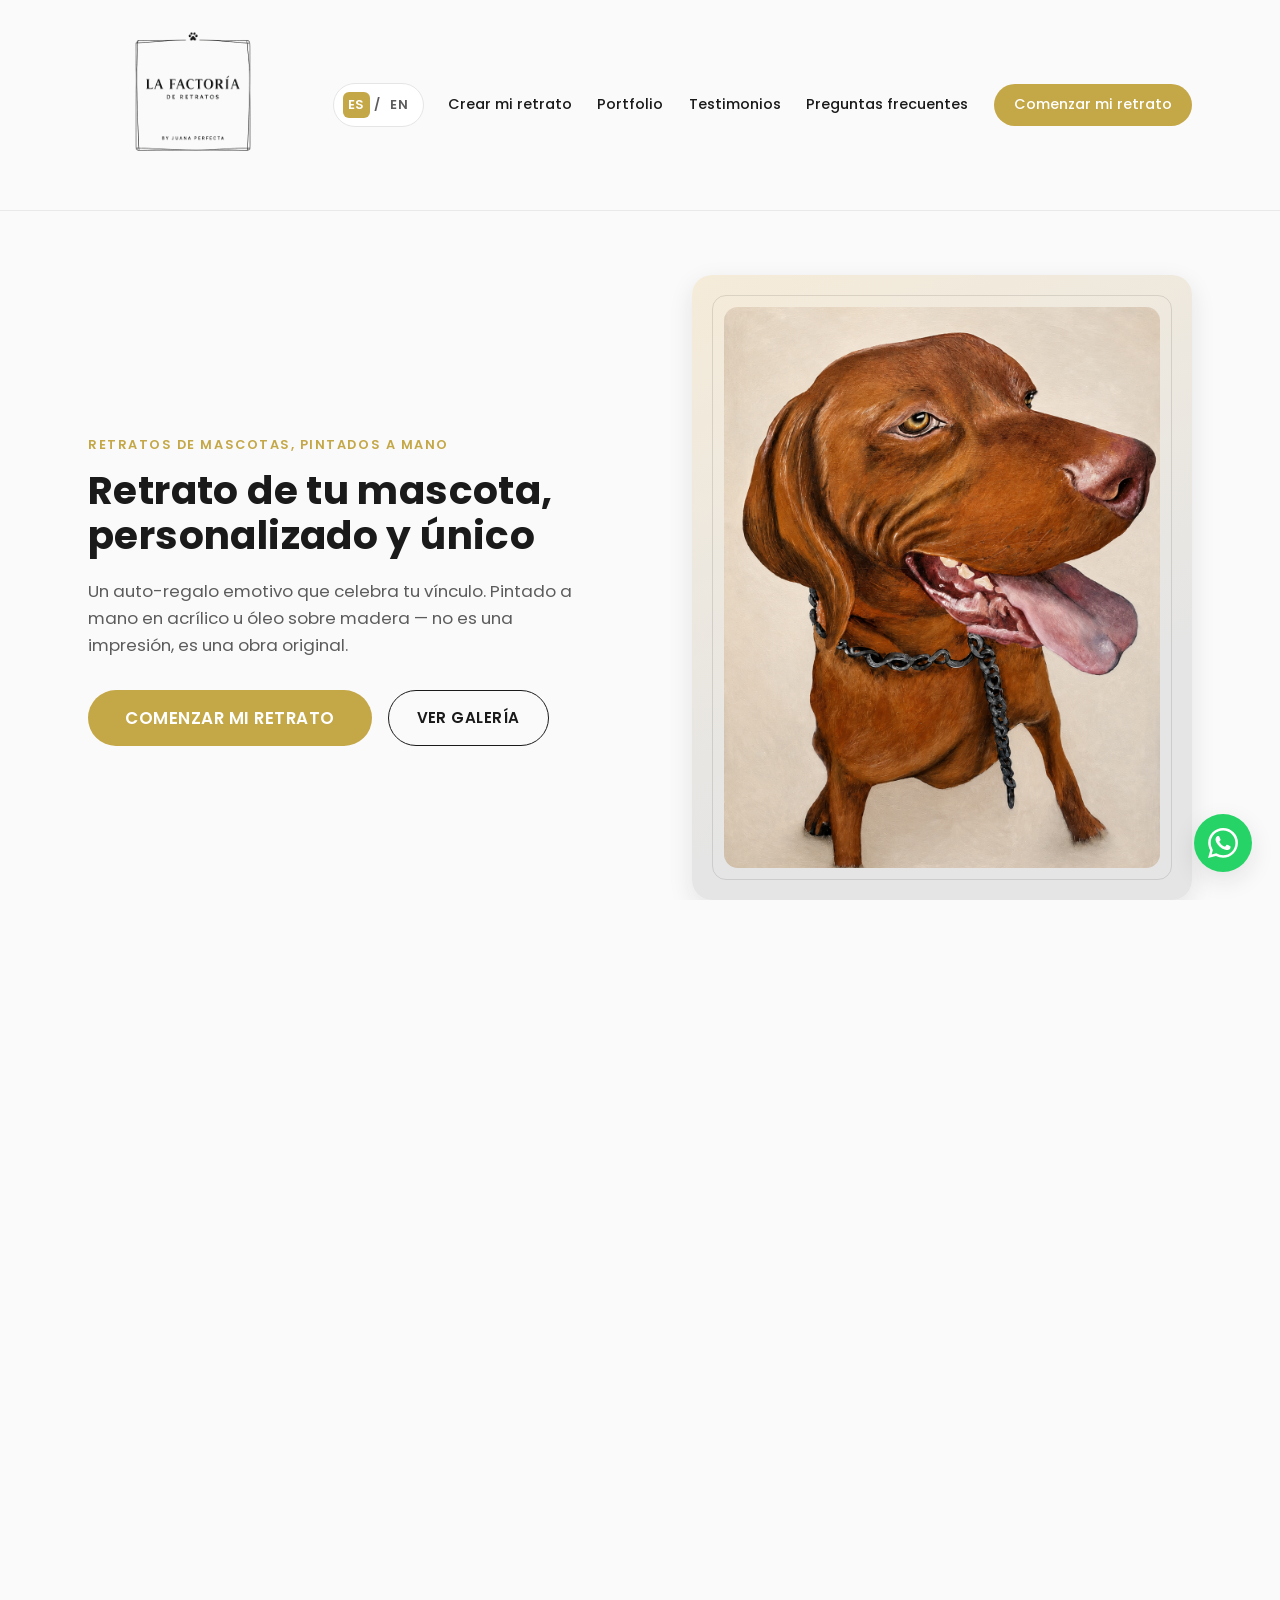
==== index.html @ 5233e02f "Use apex domain (no www) in canonical, OG, sitemap, robots Site redirects www -> apex, so all self-r" ====
<!DOCTYPE html>
<html lang="es-AR">
<head>
<meta charset="UTF-8">
<meta name="viewport" content="width=device-width, initial-scale=1.0">

<!-- Google tag (gtag.js) — GA4 -->
<script async src="https://www.googletagmanager.com/gtag/js?id=G-YN6MTF3M3Z"></script>
<script>
  window.dataLayer = window.dataLayer || [];
  function gtag(){dataLayer.push(arguments);}
  gtag('js', new Date());
  gtag('config', 'G-YN6MTF3M3Z');
</script>

<!-- Meta Pixel Code -->
<script>
!function(f,b,e,v,n,t,s)
{if(f.fbq)return;n=f.fbq=function(){n.callMethod?
n.callMethod.apply(n,arguments):n.queue.push(arguments)};
if(!f._fbq)f._fbq=n;n.push=n;n.loaded=!0;n.version='2.0';
n.queue=[];t=b.createElement(e);t.async=!0;
t.src=v;s=b.getElementsByTagName(e)[0];
s.parentNode.insertBefore(t,s)}(window, document,'script',
'https://connect.facebook.net/en_US/fbevents.js');
fbq('init', '880420541675750');
fbq('track', 'PageView');
</script>
<noscript><img height="1" width="1" style="display:none"
src="https://www.facebook.com/tr?id=880420541675750&ev=PageView&noscript=1"
/></noscript>
<!-- End Meta Pixel Code -->
<title>La Factoría de Retratos — Retratos de mascotas pintados a mano | Buenos Aires</title>
<meta name="description" content="Retrato de tu mascota pintado a mano en acrílico u óleo sobre madera por La Factoría de Retratos. Un auto-regalo emotivo, único e irrepetible. Configurá el tuyo y mirá cómo queda en tu pared antes de comprar.">
<link rel="canonical" href="https://lafactoriaderetratos.com/">

<!-- Open Graph / Facebook / Instagram / WhatsApp -->
<meta property="og:type" content="website">
<meta property="og:site_name" content="La Factoría de Retratos">
<meta property="og:title" content="La Factoría de Retratos — Retratos de mascotas pintados a mano">
<meta property="og:description" content="Retrato de tu mascota pintado a mano en acrílico u óleo sobre madera. Un auto-regalo emotivo, único e irrepetible. Configurá el tuyo y mirá cómo queda en tu pared antes de comprar.">
<meta property="og:url" content="https://lafactoriaderetratos.com/">
<meta property="og:image" content="https://lafactoriaderetratos.com/img/hero-retrato.png">
<meta property="og:locale" content="es_AR">

<!-- Twitter/X Card -->
<meta name="twitter:card" content="summary_large_image">
<meta name="twitter:title" content="La Factoría de Retratos — Retratos de mascotas pintados a mano">
<meta name="twitter:description" content="Retrato de tu mascota pintado a mano en acrílico u óleo sobre madera. Configurá el tuyo y mirá cómo queda en tu pared antes de comprar.">
<meta name="twitter:image" content="https://lafactoriaderetratos.com/img/hero-retrato.png">

<link rel="icon" href="LogoLafactoria.png" type="image/png">
<link rel="apple-touch-icon" href="LogoLafactoria.png">

<link rel="preconnect" href="https://fonts.googleapis.com">
<link rel="preconnect" href="https://fonts.gstatic.com" crossorigin>
<link href="https://fonts.googleapis.com/css2?family=Poppins:wght@400;500;600;700&display=swap" rel="stylesheet">
<link rel="stylesheet" href="css/style.css">

<!-- Datos estructurados para Google (rich results) -->
<script type="application/ld+json">
{
  "@context": "https://schema.org",
  "@type": "LocalBusiness",
  "name": "La Factoría de Retratos",
  "alternateName": "La Factoría by Juana Perfecta",
  "image": "https://lafactoriaderetratos.com/img/hero-retrato.png",
  "url": "https://lafactoriaderetratos.com/",
  "telephone": "+5491130509450",
  "email": "lafactoriabyjuanaperfecta@gmail.com",
  "address": {
    "@type": "PostalAddress",
    "streetAddress": "Sinclair 3026, PB",
    "addressLocality": "Ciudad Autónoma de Buenos Aires",
    "addressCountry": "AR"
  },
  "sameAs": [
    "https://www.instagram.com/lafactoriaderetratos",
    "https://www.tiktok.com/@lafactoriaderetratos"
  ],
  "description": "Retratos de mascotas pintados a mano en acrílico u óleo sobre madera. Configurador online: elegí tamaño, marco y fondo, y mirá cómo queda en tu pared antes de comprar.",
  "priceRange": "$$"
}
</script>
</head>
<body>

<a class="skip-link" href="#main">Saltar al contenido</a>

<!-- ============ NAV ============ -->
<header class="site-header" id="site-header">
  <div class="container header-inner">
    <a href="#top" class="logo-mark" data-i18n-aria-label="logo_aria" aria-label="La Factoría de Retratos — inicio">
      <img src="LogoLafactoria.png" alt="La Factoría de Retratos" class="logo-image">
    </a>

    <button type="button" class="lang-toggle" id="lang-toggle" aria-label="Cambiar a inglés">
      <span class="lang-option is-active" data-lang-option="es">ES</span><span aria-hidden="true">/</span><span class="lang-option" data-lang-option="en">EN</span>
    </button>

    <button class="nav-toggle" id="nav-toggle" aria-expanded="false" aria-controls="nav-menu" data-i18n-aria-label="nav_open_menu" aria-label="Abrir menú">
      <span></span><span></span><span></span>
    </button>

    <nav class="nav-menu" id="nav-menu" aria-label="Navegación principal">
      <a href="#configurador" class="nav-link" data-i18n="nav_create">Crear mi retrato</a>
      <a href="#portfolio" class="nav-link" data-i18n="nav_portfolio">Portfolio</a>
      <a href="#testimonios" class="nav-link" data-i18n="nav_testimonials">Testimonios</a>
      <a href="#faq" class="nav-link" data-i18n="nav_faq">Preguntas frecuentes</a>
      <a href="#configurador" class="nav-link nav-cta" data-i18n="nav_cta">Comenzar mi retrato</a>
    </nav>
  </div>
</header>

<main id="main">

<!-- ============ 1. HERO ============ -->
<section class="hero" id="top">
  <div class="container hero-inner">
    <div class="hero-copy">
      <p class="eyebrow" data-i18n="hero_eyebrow">Retratos de mascotas, pintados a mano</p>
      <h1 data-i18n-html="hero_title_html">Retrato de tu mascota,<br>personalizado y único</h1>
      <p class="hero-sub" data-i18n="hero_sub">Un auto-regalo emotivo que celebra tu vínculo. Pintado a mano en acrílico u óleo sobre madera — no es una impresión, es una obra original.</p>
      <div class="hero-actions">
        <a href="#configurador" class="btn btn-primary btn-lg" data-i18n="hero_cta_primary">Comenzar mi retrato</a>
        <a href="#portfolio" class="btn btn-ghost" data-i18n="hero_cta_secondary">Ver galería</a>
      </div>
    </div>
    <div class="hero-visual">
      <div class="hero-frame" aria-hidden="true">
        <img src="img/hero-retrato.png" alt="Retrato de mascota pintado a mano por La Factoría" loading="eager">
      </div>
    </div>
  </div>
</section>

<!-- ============ 2B. GUÍA DE TAMAÑOS ============ -->
<section class="size-guide" id="guia-tamaños">
  <div class="container">
    <div class="size-guide-image">
      <img src="guia de tamaños.png" alt="Guía de tamaños: Pequeño (25x35cm), Mediano (35x50cm), Grande (50x70cm)">
    </div>
  </div>
</section>

<!-- ============ 3. CONFIGURADOR ============ -->
<section class="configurator" id="configurador">
  <div class="container configurator-inner">

    <div class="configurator-steps">
      <div class="section-head section-head-left">
        <h2 data-i18n="config_heading">Armá tu retrato</h2>
        <p data-i18n="config_subheading">Elegí tamaño, marco y fondo. El precio se actualiza al instante.</p>
      </div>

      <!-- Paso 1: tamaño -->
      <fieldset class="config-step" id="step-size" data-step="size">
        <legend data-i18n="step1_legend">1. Tamaño</legend>
        <div class="size-options" role="group" aria-label="Elegir tamaño del retrato" data-i18n-aria-label="step1_group_aria">
          <!-- size-card buttons injected/bound here — see js/config.js FACTORIA_CONFIG.sizes -->
        </div>
        <p class="step-note" data-i18n-html="step1_note_html">¿Necesitás otra medida? Contamos con opciones personalizadas. <a href="#contacto-whatsapp" class="link-whatsapp-generic">Escribinos por WhatsApp</a>.</p>
      </fieldset>

      <!-- Paso 2: marco -->
      <fieldset class="config-step" id="step-frame" data-step="frame">
        <legend data-i18n="step2_legend">2. Marco — Elegí tu estilo</legend>
        <p class="step-intro" data-i18n="step2_intro">tu retrato viene enmarcado y listo para colgar</p>
        <p class="frame-material-note" data-i18n="step2_material_note">Cuadro realizado en madera Kiri, con vidrio, tapa trasera de desmonte y soporte para colgar. Tocá el marco que más te guste en la imagen.</p>
        <div class="frame-picker" role="group" aria-label="Elegir tipo de marco" data-i18n-aria-label="step2_group_aria">
          <!-- imagen + hotspots injected here -->
        </div>
        <p class="frame-selected" id="frame-selected">Elegí un marco tocando la imagen</p>
        <ul class="frame-specs">
          <li data-i18n-html="frame_specs_plano_html"><strong>Marco Plano:</strong> 2 cm frente × 1 cm profundidad</li>
          <li data-i18n-html="frame_specs_box_html"><strong>Marco Box:</strong> 1,5 cm frente × 2 cm profundidad</li>
        </ul>
      </fieldset>

      <!-- Paso 3: color de marco -->
      <fieldset class="config-step" id="step-frame-color" data-step="frame-color">
        <legend data-i18n="step3_legend">3. Color de marco</legend>
        <p class="step-intro" data-i18n="step3_intro">Tocá el marco que más te guste en la imagen.</p>
        <div class="frame-color-picker" role="group" aria-label="Elegir color de marco" data-i18n-aria-label="step3_group_aria">
          <!-- imagen + hotspots injected here -->
        </div>
        <p class="frame-color-selected" id="frame-color-selected">Elegí un color de marco tocando la imagen</p>
      </fieldset>

      <!-- Paso 4: fondo del retrato -->
      <fieldset class="config-step" id="step-bg-pref" data-step="bg-pref">
        <legend data-i18n="step4_legend">4. Fondo del retrato</legend>
        <p class="step-intro" data-i18n="step4_intro">¿Qué fondo preferís?</p>
        <div class="bg-pref-options" role="radiogroup" aria-label="Preferencia de fondo" data-i18n-aria-label="step4_group_aria">
          <label class="bg-pref-option">
            <input type="radio" name="bg-pref" value="artist" checked>
            <span class="bg-pref-option-text">
              <span class="bg-pref-option-label" data-i18n="bgpref_artist_label">Dejar que la artista decida el fondo ideal</span>
              <span class="bg-pref-option-note" data-i18n="bgpref_artist_note">Recomendado — la artista elegirá según tu mascota</span>
            </span>
          </label>
          <label class="bg-pref-option">
            <input type="radio" name="bg-pref" value="custom">
            <span class="bg-pref-option-text">
              <span class="bg-pref-option-label" data-i18n="bgpref_custom_label">Quiero un fondo de color específico</span>
            </span>
          </label>
        </div>
        <div class="bg-pref-custom-field" id="bg-pref-custom-field" hidden>
          <label for="bg-pref-custom-text" data-i18n-html="bgpref_custom_field_label_html">Describí el color o estilo que querés <span class="step-optional">(opcional)</span></label>
          <input type="text" id="bg-pref-custom-text" name="bgPrefText" placeholder="Ej: fondo celeste pastel, tonos tierra, degradé..." data-i18n-placeholder="bgpref_custom_placeholder">
        </div>
      </fieldset>

      <!-- Paso 5: merchandising -->
      <fieldset class="config-step" id="step-merch" data-step="merch">
        <legend data-i18n-html="step5_legend_html">5. Sumá merchandising <span class="step-optional">(opcional)</span></legend>
        <p class="merch-intro" id="merch-intro" hidden></p>
        <div class="merch-options" role="group" aria-label="Elegir merchandising adicional" data-i18n-aria-label="merch_group_aria">
          <!-- merch-item cards injected here -->
        </div>
        <p class="step-note" data-i18n="step5_note">La impresión es de tu retrato ya terminado (la pintura).</p>
      </fieldset>
    </div>

    <!-- Resumen sticky -->
    <aside class="order-summary" id="order-summary" aria-live="polite">
      <h3 data-i18n="summary_heading">Tu retrato</h3>
      <dl class="summary-list">
        <div class="summary-row"><dt data-i18n="summary_size_label">Tamaño</dt><dd id="summary-size">—</dd></div>
        <div class="summary-row"><dt data-i18n="summary_frame_label">Tipo de marco</dt><dd id="summary-frame">—</dd></div>
        <div class="summary-row"><dt data-i18n="summary_frame_color_label">Color de marco</dt><dd id="summary-frame-color">—</dd></div>
        <div class="summary-row"><dt data-i18n="summary_bg_label">Fondo</dt><dd id="summary-bg">La artista decide el fondo ideal</dd></div>
        <div class="summary-row"><dt data-i18n="summary_extra_label">Extra</dt><dd id="summary-merch">Retrato solo</dd></div>
      </dl>
      <div class="summary-total-row">
        <span data-i18n="summary_total_label">Total estimado</span>
        <strong id="summary-total">$ 0 ARS</strong>
      </div>
      <p class="summary-fine-print" data-i18n="summary_fine_print">Seña del 50% para comenzar · entrega estimada 15 días.</p>
      <button type="button" class="btn btn-primary btn-block" id="btn-to-mockup" data-i18n="btn_to_mockup">Ver en mi pared</button>
    </aside>

  </div>
</section>

<!-- ============ 3E. MOCKUP EN PARED ============ -->
<section class="wall-mockup" id="mockup">
  <div class="container">
    <div class="section-head">
      <p class="eyebrow" data-i18n="mockup_eyebrow">La joya de la corona</p>
      <h2 data-i18n="mockup_heading">Mirá tu retrato en la pared</h2>
      <p data-i18n="mockup_sub">Subí una foto de tu mascota y mirá exactamente cómo va a quedar, colgado y enmarcado, antes de comprar.</p>
    </div>

    <div class="mockup-layout">
      <div class="mockup-upload">
        <div class="dropzone" id="mockup-dropzone" tabindex="0" role="button" aria-describedby="dropzone-hint">
          <input type="file" id="mockup-file-input" accept="image/jpeg,image/png" hidden>
          <div class="dropzone-content">
            <span class="dropzone-icon" aria-hidden="true">↑</span>
            <p data-i18n-html="dropzone_html"><strong>Arrastrá una foto</strong> o hacé clic para elegir</p>
            <p id="dropzone-hint" class="dropzone-hint" data-i18n="dropzone_hint">JPG o PNG, máx. 10MB</p>
          </div>
        </div>
        <p class="dropzone-error" id="dropzone-error" role="alert" hidden></p>
        <p class="dropzone-tip" data-i18n="dropzone_tip">✓ Cualquier foto funciona, mejor definición = mejor resultado</p>
      </div>

      <div class="mockup-stage">
        <div class="mockup-wall" id="mockup-wall">
          <div class="mockup-photo-area" id="mockup-photo-area">
            <img id="mockup-pet-image" alt="" hidden>
            <div class="mockup-placeholder" id="mockup-placeholder" aria-hidden="true">🐾</div>
          </div>
        </div>
        <p class="mockup-size-hint" id="mockup-size-hint" hidden></p>
        <button type="button" class="btn btn-link" id="btn-back-to-config" data-i18n="btn_back_to_config">← Cambiar configuración</button>
      </div>
    </div>

    <div class="mockup-cta">
      <button type="button" class="btn btn-primary btn-lg" id="btn-to-checkout" data-i18n="btn_to_checkout">Siguiente paso</button>
    </div>
  </div>
</section>

<!-- ============ PASO 3: DATOS + PAGO ============ -->
<section class="checkout" id="checkout">
  <div class="container checkout-inner">
    <div class="section-head section-head-left">
      <h2 data-i18n="checkout_heading">Últimos datos</h2>
      <p data-i18n-html="checkout_sub_html">Enviás la foto de tu mascota. Nosotros creamos una <strong>pintura original</strong>. El retrato final será único y tendrá nuestro estilo artístico.</p>
    </div>

    <form class="client-form" id="client-form" novalidate>
      <div class="form-row">
        <label for="client-pet-name" data-i18n-html="label_pet_name_html">Nombre de tu mascota <span class="optional">(opcional)</span></label>
        <input type="text" id="client-pet-name" name="petName" autocomplete="off">
      </div>
      <div class="form-row">
        <label for="client-name" data-i18n-html="label_your_name_html">Tu nombre <span class="required">*</span></label>
        <input type="text" id="client-name" name="name" required autocomplete="name">
      </div>
      <div class="form-row">
        <label for="client-email" data-i18n-html="label_email_html">Email <span class="required">*</span></label>
        <input type="email" id="client-email" name="email" required autocomplete="email">
      </div>
      <div class="form-row">
        <label for="client-phone" data-i18n-html="label_phone_html">Teléfono / WhatsApp <span class="required">*</span></label>
        <input type="tel" id="client-phone" name="phone" required autocomplete="tel">
      </div>
      <div class="form-row form-row-full">
        <label for="client-notes" data-i18n-html="label_notes_html">Notas especiales <span class="optional">(opcional, máx. 500 caracteres)</span></label>
        <textarea id="client-notes" name="notes" maxlength="500" rows="3" placeholder='Ej: "Quiero capturar su expresión traviesa" o "Tiene un lunar especial"' data-i18n-placeholder="notes_placeholder"></textarea>
      </div>

      <div class="form-row form-row-full form-terms">
        <label class="checkbox-label">
          <input type="checkbox" id="accept-terms" required>
          <span data-i18n-html="terms_checkbox_html">Acepto los <a href="terminos.html" target="_blank" rel="noopener" class="link-terms">términos y condiciones</a></span>
        </label>
      </div>

      <p class="form-error" id="form-error" role="alert" hidden></p>

      <div class="form-row form-row-full checkout-payment">
        <p class="payment-note" data-i18n="payment_note">Con la seña del 50% arrancamos tu retrato. Elegís cómo pagar en el siguiente paso.</p>
        <button type="button" class="btn btn-primary btn-lg btn-block" id="btn-whatsapp-checkout" data-i18n="btn_continue_payment">
          Continuar al pago
        </button>
      </div>
    </form>
  </div>
</section>

<!-- ============ PASO 4: MÉTODO DE PAGO ============ -->
<section class="payment-section" id="payment-section" hidden>
  <div class="container">
    <div class="section-head section-head-left">
      <h2 data-i18n="payment_heading">Elegí tu método de pago</h2>
      <p data-i18n="payment_sub">Ambos métodos son seguros y rápidos.</p>
    </div>

    <p class="payment-total"><span data-i18n="payment_total_label">Seña a pagar hoy (50%):</span> <strong id="payment-total-amount">—</strong></p>

    <div class="payment-methods">
      <button type="button" class="payment-method-card" id="btn-pay-mercadopago">
        <span class="payment-method-icon" aria-hidden="true">💳</span>
        <span class="payment-method-title" data-i18n="mp_title">Mercado Pago</span>
        <span class="payment-method-desc" data-i18n="mp_desc">Pagá con tarjeta online, al instante.</span>
      </button>

      <button type="button" class="payment-method-card" id="btn-pay-transfer">
        <span class="payment-method-icon" aria-hidden="true">🏦</span>
        <span class="payment-method-title" data-i18n="transfer_title">Transferencia bancaria</span>
        <span class="payment-method-desc" data-i18n="transfer_desc">Te mostramos los datos para transferir.</span>
      </button>
    </div>

    <p class="payment-error" id="payment-error" role="alert" hidden></p>
  </div>
</section>

<!-- MODAL: transferencia bancaria -->
<div class="modal-overlay" id="modal-transfer" hidden>
  <div class="modal-panel" role="dialog" aria-modal="true" aria-labelledby="modal-transfer-title">
    <button type="button" class="modal-close" id="btn-close-transfer" data-i18n-aria-label="modal_close_aria" aria-label="Cerrar">✕</button>
    <h3 id="modal-transfer-title" data-i18n="transfer_title">Transferencia bancaria</h3>

    <dl class="transfer-details">
      <div class="transfer-row">
        <dt data-i18n="transfer_banco_label">Banco</dt>
        <dd id="transfer-banco">—</dd>
      </div>
      <div class="transfer-row">
        <dt data-i18n="transfer_titular_label">Titular</dt>
        <dd id="transfer-titular">—</dd>
      </div>
      <div class="transfer-row">
        <dt data-i18n="transfer_cbu_label">CBU</dt>
        <dd class="transfer-copy-row">
          <code id="transfer-cbu">—</code>
          <button type="button" class="btn-copy" data-copy-target="transfer-cbu" data-i18n="btn_copy">Copiar</button>
        </dd>
      </div>
      <div class="transfer-row">
        <dt data-i18n="transfer_alias_label">Alias</dt>
        <dd class="transfer-copy-row">
          <code id="transfer-alias">—</code>
          <button type="button" class="btn-copy" data-copy-target="transfer-alias" data-i18n="btn_copy">Copiar</button>
        </dd>
      </div>
      <div class="transfer-row">
        <dt data-i18n="transfer_amount_label">Monto a transferir</dt>
        <dd id="transfer-amount" class="transfer-amount">—</dd>
      </div>
      <div class="transfer-row">
        <dt data-i18n="transfer_concept_label">Concepto</dt>
        <dd data-i18n-html="transfer_concept_value_html">Retrato mascota — Orden #<span id="transfer-order-number">—</span></dd>
      </div>
    </dl>

    <p class="transfer-warning" data-i18n="transfer_warning">Una vez que hagas la transferencia, mandanos el comprobante por WhatsApp para arrancar tu retrato.</p>

    <button type="button" class="btn btn-primary btn-lg btn-block" id="btn-confirm-transfer" data-i18n="btn_confirm_transfer">
      Confirmar transferencia por WhatsApp
    </button>
  </div>
</div>

<!-- ============ 4. PORTFOLIO ============ -->
<section class="portfolio" id="portfolio">
  <div class="container">
    <div class="section-head">
      <h2 data-i18n="portfolio_heading">Nuestros trabajos</h2>
      <p data-i18n="portfolio_sub">Cada retrato es único, hecho a mano.</p>
    </div>

    <div class="gallery-grid" id="gallery-grid">
      <button class="gallery-item" type="button" data-caption="Acrílico sobre madera" data-i18n-caption="gallery_caption">
        <img src="img/portfolio/portfolio-1.png" alt="Retrato pintado a mano de un perro" loading="lazy">
      </button>
      <button class="gallery-item" type="button" data-caption="Acrílico sobre madera" data-i18n-caption="gallery_caption">
        <img src="img/portfolio/portfolio-2.png" alt="Retrato pintado a mano de un cachorro" loading="lazy">
      </button>
      <button class="gallery-item" type="button" data-caption="Acrílico sobre madera" data-i18n-caption="gallery_caption">
        <img src="img/portfolio/portfolio-3.png" alt="Retrato pintado a mano de una mascota" loading="lazy">
      </button>
      <button class="gallery-item" type="button" data-caption="Acrílico sobre madera" data-i18n-caption="gallery_caption">
        <img src="img/portfolio/portfolio-4.png" alt="Retrato pintado a mano de una mascota" loading="lazy">
      </button>
      <button class="gallery-item" type="button" data-caption="Acrílico sobre madera" data-i18n-caption="gallery_caption">
        <img src="img/portfolio/portfolio-5.png" alt="Retrato pintado a mano de una mascota" loading="lazy">
      </button>
      <button class="gallery-item" type="button" data-caption="Acrílico sobre madera" data-i18n-caption="gallery_caption">
        <img src="img/portfolio/portfolio-6.png" alt="Retrato pintado a mano de un bulldog" loading="lazy">
      </button>
      <button class="gallery-item" type="button" data-caption="Acrílico sobre madera" data-i18n-caption="gallery_caption">
        <img src="img/portfolio/portfolio-7.png" alt="Retrato pintado a mano de un perro con marco dorado" loading="lazy">
      </button>
      <button class="gallery-item" type="button" data-caption="Acrílico sobre madera" data-i18n-caption="gallery_caption">
        <img src="img/portfolio/portfolio-8.png" alt="Retrato pintado a mano de un bulldog junto a la mascota real" loading="lazy">
      </button>
    </div>

    <div class="portfolio-more">
      <a href="https://www.instagram.com/lafactoriaderetratos" target="_blank" rel="noopener" data-i18n="portfolio_more_link">Ver más en Instagram @lafactoriaderetratos →</a>
    </div>
  </div>

  <div class="lightbox" id="lightbox" hidden>
    <button class="lightbox-close" id="lightbox-close" aria-label="Cerrar">×</button>
    <div class="lightbox-content">
      <img id="lightbox-image" src="" alt="">
      <p id="lightbox-caption"></p>
    </div>
  </div>
</section>

<!-- ============ 5. TESTIMONIOS ============ -->
<section class="testimonials" id="testimonios">
  <div class="container">
    <div class="section-head">
      <h2 data-i18n="testimonials_heading">Lo que dicen nuestros clientes</h2>
    </div>
    <div class="testimonial-grid">
      <div class="testimonial-card-img"><img src="img/testimonios/crops/testimonio-1.png" alt="Captura de chat de Instagram de Lucas Rodríguez: &quot;Aaaaaay muchas gracias posta, me encanto posta, lo quiero colgar en casa, posta re lindo, me encanto el estilo&quot;" loading="lazy"></div>
      <div class="testimonial-card-img"><img src="img/testimonios/crops/testimonio-2.png" alt="Captura de chat de Instagram de Valentina Salezzi: &quot;Me encantooo, muchísimas gracias&quot;" loading="lazy"></div>
      <div class="testimonial-card-img"><img src="img/testimonios/crops/testimonio-3.png" alt="Captura de chat de Instagram de una clienta: &quot;Hola Brennnn anoche llegue de viaje y me encontré con mis cuadros hermosos, ya los tengo conmigo&quot;" loading="lazy"></div>
      <div class="testimonial-card-img"><img src="img/testimonios/crops/testimonio-4.png" alt="Captura de chat de Instagram: &quot;Era para mi novio, le encantó!!&quot;" loading="lazy"></div>
      <div class="testimonial-card-img"><img src="img/testimonios/crops/testimonio-5.png" alt="Captura de chat de Instagram: &quot;Le encantó! A mi también! Increíble tu trabajo. Es hermoso!&quot;" loading="lazy"></div>
      <div class="testimonial-card-img"><img src="img/testimonios/crops/testimonio-6.png" alt="Captura de chat de Instagram: &quot;Sos una genia! Mil gracias. Hermoso, me emocionó verlo, es súper real, gracias&quot;" loading="lazy"></div>
      <div class="testimonial-card-img"><img src="img/testimonios/crops/testimonio-7.png" alt="Captura de chat de Instagram: &quot;Hola Bren!!! Si me encantó! Está bárbaro&quot;" loading="lazy"></div>
      <div class="testimonial-card-img"><img src="img/testimonios/crops/testimonio-8.png" alt="Captura de chat de Instagram: &quot;Ayyy qué hermoso, quiero todo eso. Fascinada, amo la expresión, es igualita, felicitaciones, alto laburo&quot;" loading="lazy"></div>
      <div class="testimonial-card-img"><img src="img/testimonios/crops/testimonio-9.png" alt="Captura de chat de Instagram: &quot;Gracias, quedó hermoso&quot;" loading="lazy"></div>
      <div class="testimonial-card-img"><img src="img/testimonios/crops/testimonio-10.png" alt="Captura de chat de Instagram: &quot;Quedó divino!!!!!&quot;" loading="lazy"></div>
      <div class="testimonial-card-img"><img src="img/testimonios/crops/testimonio-11.png" alt="Captura de chat de Instagram: &quot;Siii, obvio se parecen, sus ojitos están idénticos!&quot;" loading="lazy"></div>
      <div class="testimonial-card-img"><img src="img/testimonios/crops/testimonio-12.png" alt="Captura de chat de Instagram: &quot;Perfecto!! Muchas gracias!! Lo acabo de abrir, está hermoso!!&quot;" loading="lazy"></div>
    </div>
  </div>
</section>

<!-- ============ 6. SOBRE NOSOTROS ============ -->
<section class="about" id="sobre-nosotros">
  <div class="container about-inner">
    <div class="about-photo">
      <img src="img/about-juana.jpeg" alt="Brenda Cisnero (Juana Perfecta), artista de La Factoría, con uno de sus retratos" class="about-photo-img">
    </div>
    <div class="about-copy">
      <h2 data-i18n="about_heading">Detrás de cada retrato</h2>
      <p data-i18n="about_p1">La Factoría es un estudio de retratos de autor creado por Juana Perfecta, artista visual argentina con una práctica desarrollada entre la pintura, el hiperrealismo y la exploración de la materia.</p>
      <p data-i18n="about_p2">Cada retrato es pintado personalmente por ella, de principio a fin, a partir de las fotografías y la historia de cada mascota. No buscamos simplemente reproducir una imagen, sino capturar esa mirada, ese gesto o esa expresión que hace que tu compañero sea único.</p>
      <p data-i18n="about_p3">El resultado es una obra original, hecha a mano y creada especialmente para vos, pensada para conservar su esencia y acompañarte en el tiempo.</p>
      <p data-i18n="about_p4">Antes de darla por terminada, la revisamos con vos. Los ajustes que sean necesarios están incluidos, sin costo adicional.</p>
      <p class="about-credit" data-i18n="about_credit">Juana Perfecta es el nombre artístico de Brenda Cisnero, Licenciada en Artes Visuales, con formación y trayectoria artística en Argentina y Estados Unidos.</p>
    </div>
  </div>
</section>

<!-- ============ 7. FAQ ============ -->
<section class="faq" id="faq">
  <div class="container">
    <div class="section-head">
      <h2 data-i18n="faq_heading">Preguntas frecuentes</h2>
    </div>
    <div class="faq-list">
      <div class="faq-item">
        <button class="faq-question" aria-expanded="false">
          <span data-i18n="faq_q1">¿Qué fotos necesito enviar?</span>
          <span class="faq-icon" aria-hidden="true">+</span>
        </button>
        <div class="faq-answer">
          <p data-i18n="faq_a1">Cualquier foto clara de tu mascota. Mientras mejor definición tenga, mejor será el resultado.</p>
        </div>
      </div>
      <div class="faq-item">
        <button class="faq-question" aria-expanded="false">
          <span data-i18n="faq_q2">¿Qué pasa si mi foto no tiene buena calidad?</span>
          <span class="faq-icon" aria-hidden="true">+</span>
        </button>
        <div class="faq-answer">
          <p data-i18n="faq_a2">Si tienes dudas, envíanosla mejor posible y un mensaje por WhatsApp. Evaluaremos juntos si podemos trabajar con ella.</p>
        </div>
      </div>
      <div class="faq-item">
        <button class="faq-question" aria-expanded="false">
          <span data-i18n="faq_q3">¿Cuánto tarda mi retrato?</span>
          <span class="faq-icon" aria-hidden="true">+</span>
        </button>
        <div class="faq-answer">
          <p data-i18n="faq_a3">Entre 5 y 15 días hábiles, dependiendo de nuestra agenda.</p>
        </div>
      </div>
      <div class="faq-item">
        <button class="faq-question" aria-expanded="false">
          <span data-i18n="faq_q4">¿Qué tamaño recomiendan?</span>
          <span class="faq-icon" aria-hidden="true">+</span>
        </button>
        <div class="faq-answer">
          <p data-i18n="faq_a4">Depende de dónde lo cuelgues. Chico (25x35) para espacios íntimos. Mediano/Grande para living o salón. Consultanos si dudas.</p>
        </div>
      </div>
      <div class="faq-item">
        <button class="faq-question" aria-expanded="false">
          <span data-i18n="faq_q5">¿Puedo incluir más de una mascota o personas?</span>
          <span class="faq-icon" aria-hidden="true">+</span>
        </button>
        <div class="faq-answer">
          <p data-i18n="faq_a5">Sí. Podemos realizar retratos con varias mascotas. Para personas, depende de la foto. ¡Envíanosla y evaluamos!</p>
        </div>
      </div>
      <div class="faq-item">
        <button class="faq-question" aria-expanded="false">
          <span data-i18n="faq_q6">¿Qué técnica utilizan?</span>
          <span class="faq-icon" aria-hidden="true">+</span>
        </button>
        <div class="faq-answer">
          <p data-i18n="faq_a6">Cada retrato está pintado completamente a mano sobre lienzo con pintura acrílica u óleo. No imprimimos fotografías ni utilizamos procesos industriales. Cada obra es única y original.</p>
        </div>
      </div>
      <div class="faq-item">
        <button class="faq-question" aria-expanded="false">
          <span data-i18n="faq_q7">¿Puedo pedir cambios antes del envío?</span>
          <span class="faq-icon" aria-hidden="true">+</span>
        </button>
        <div class="faq-answer">
          <p data-i18n="faq_a7">Sí. Antes de enviarte el retrato final, te mostramos una foto. Puedes solicitar ajustes sin cargo adicional.</p>
        </div>
      </div>
      <div class="faq-item">
        <button class="faq-question" aria-expanded="false">
          <span data-i18n="faq_q8">¿Qué incluye mi compra?</span>
          <span class="faq-icon" aria-hidden="true">+</span>
        </button>
        <div class="faq-answer">
          <p data-i18n="faq_a8">Tu retrato original pintado a mano sobre lienzo, su marco, sistema listo para colgar y embalaje especial para que llegue en perfectas condiciones.</p>
        </div>
      </div>
      <div class="faq-item">
        <button class="faq-question" aria-expanded="false">
          <span data-i18n="faq_q9">¿Puedo encargar un retrato como regalo?</span>
          <span class="faq-icon" aria-hidden="true">+</span>
        </button>
        <div class="faq-answer">
          <p data-i18n="faq_a9">¡Por supuesto! Es uno de los regalos más elegidos por quienes consideran a sus mascotas parte de la familia. Te recomendamos hacer el pedido con anticipación si es para una fecha especial.</p>
        </div>
      </div>
      <div class="faq-item">
        <button class="faq-question" aria-expanded="false">
          <span data-i18n="faq_q10">¿Realizan envíos a todo el país y al exterior?</span>
          <span class="faq-icon" aria-hidden="true">+</span>
        </button>
        <div class="faq-answer">
          <p data-i18n="faq_a10">Sí. Realizamos envíos a toda Argentina y también a otros países. Cada obra se embala cuidadosamente para garantizar que llegue en excelentes condiciones.</p>
        </div>
      </div>
    </div>
  </div>
</section>

<!-- ============ 8. ENVÍOS Y RETIRO ============ -->
<section class="shipping" id="envios">
  <div class="container">
    <div class="section-head">
      <h2 data-i18n-html="shipping_heading_html">📦 Envío y retiro</h2>
    </div>
    <div class="shipping-options">
      <div class="shipping-card">
        <span class="shipping-icon">🚚</span>
        <h3 data-i18n="shipping_card1_title">Envío gratis a todo el país</h3>
        <p data-i18n="shipping_card1_text">Llega en 5-7 días hábiles después de haberlo terminado. Embalado profesionalmente para que llegue perfecto.</p>
      </div>
      <div class="shipping-card">
        <span class="shipping-icon">🏪</span>
        <h3 data-i18n="shipping_card2_title">Retiro en el atelier</h3>
        <p data-i18n-html="shipping_card2_text_html"><strong>Sinclair 3026, PB</strong> — Ciudad Autónoma de Buenos Aires. Coordinamos horario por WhatsApp.</p>
      </div>
    </div>
  </div>
</section>

</main>

<!-- ============ 9. FOOTER ============ -->
<footer class="site-footer">
  <div class="container footer-inner">
    <div class="footer-brand">
      <span class="logo-name">La Factoría de Retratos</span>
      <span class="logo-tagline">by Juana Perfecta</span>
    </div>
    <nav class="footer-links" aria-label="Enlaces del pie de página">
      <a href="#top" data-i18n="footer_nav_home">Home</a>
      <a href="#configurador" data-i18n="footer_nav_shop">Shop</a>
      <a href="#portfolio" data-i18n="footer_nav_portfolio">Portfolio</a>
      <a href="#faq" data-i18n="footer_nav_faq">FAQ</a>
      <a href="terminos.html" data-i18n="footer_nav_terms">Términos</a>
      <a href="privacidad.html" data-i18n="footer_nav_privacy">Privacidad</a>
    </nav>
    <div class="footer-contact">
      <a href="https://www.instagram.com/lafactoriaderetratos" target="_blank" rel="noopener">Instagram @lafactoriaderetratos</a>
      <a href="mailto:lafactoriabyjuanaperfecta@gmail.com">lafactoriabyjuanaperfecta@gmail.com</a>
      <span>CABA, Argentina</span>
    </div>
    <p class="footer-copy"><span data-i18n="footer_copy_prefix">©</span> <span id="footer-year"></span> <span data-i18n="footer_copy_suffix">La Factoría de Retratos. Todos los derechos reservados.</span></p>
  </div>
</footer>

<!-- WhatsApp flotante -->
<a href="https://wa.me/5491130509450" class="whatsapp-float" id="whatsapp-float" target="_blank" rel="noopener" data-i18n-aria-label="whatsapp_aria" aria-label="Escribinos por WhatsApp">
  <svg class="whatsapp-icon" viewBox="0 0 24 24" aria-hidden="true"><path fill="currentColor" d="M17.472 14.382c-.297-.149-1.758-.867-2.03-.967-.273-.099-.471-.148-.67.15-.197.297-.767.966-.94 1.164-.173.199-.347.223-.644.075-.297-.15-1.255-.463-2.39-1.475-.883-.788-1.48-1.761-1.653-2.059-.173-.297-.018-.458.13-.606.134-.133.298-.347.446-.52.149-.174.198-.298.298-.497.099-.198.05-.371-.025-.52-.075-.149-.669-1.612-.916-2.207-.242-.579-.487-.5-.669-.51-.173-.008-.371-.01-.57-.01-.198 0-.52.074-.792.372-.272.297-1.04 1.016-1.04 2.479 0 1.462 1.065 2.875 1.213 3.074.149.198 2.096 3.2 5.077 4.487.709.306 1.262.489 1.694.625.712.227 1.36.195 1.871.118.571-.085 1.758-.719 2.006-1.413.248-.694.248-1.289.173-1.413-.074-.124-.272-.198-.57-.347m-5.421 7.403h-.004a9.87 9.87 0 01-5.031-1.378l-.361-.214-3.741.982.998-3.648-.235-.374a9.86 9.86 0 01-1.51-5.26c.001-5.45 4.436-9.884 9.888-9.884 2.64 0 5.122 1.03 6.988 2.898a9.825 9.825 0 012.893 6.994c-.003 5.45-4.437 9.884-9.885 9.884m8.413-18.297A11.815 11.815 0 0012.05 0C5.495 0 .16 5.335.157 11.892c0 2.096.547 4.142 1.588 5.945L.057 24l6.305-1.654a11.882 11.882 0 005.683 1.448h.005c6.554 0 11.89-5.335 11.893-11.893a11.821 11.821 0 00-3.48-8.413"/></svg>
</a>

<script src="js/i18n.js"></script>
<script src="js/config.js"></script>
<script src="js/state.js"></script>
<script src="js/mockup.js"></script>
<script src="js/payment.js"></script>
<script src="js/main.js"></script>
</body>
</html>
---- css/style.css ----
/* =========================================================
   La Factoría by Juana Perfecta — style.css
   Warm, elegant, artisan pet-portrait ecommerce landing page
   ========================================================= */

/* ===== Reset ===== */
*,
*::before,
*::after {
  box-sizing: border-box;
}

html {
  -webkit-text-size-adjust: 100%;
  scroll-behavior: smooth;
}

body,
h1, h2, h3, h4, p,
dl, dd,
figure {
  margin: 0;
}

ul, ol {
  margin: 0;
  padding: 0;
  list-style: none;
}

img, picture, svg {
  display: block;
  max-width: 100%;
}

/* Author display rules (flex/block on .lightbox, img reset above, etc.) otherwise
   out-rank the UA [hidden]{display:none} by origin, not just specificity — this
   keeps the hidden attribute authoritative everywhere it's used. */
[hidden] {
  display: none !important;
}

button, input, textarea, select {
  font: inherit;
  color: inherit;
}

a {
  color: inherit;
  text-decoration: none;
}

button {
  cursor: pointer;
  background: none;
  border: none;
  text-align: inherit;
}

/* ===== Tokens ===== */
:root {
  --color-bg: #FAFAFA;
  --color-bg-alt: #F5EBD9;
  --color-surface: #FFFFFF;
  --color-text: #1A1A1A;
  --color-text-muted: #5C5C5C;
  --color-accent: #C4A747;
  --color-accent-dark: #B8860B;
  --color-border: #E5E5E5;

  --font-heading: 'Poppins', sans-serif;
  --font-body: 'Poppins', sans-serif;
  --font-mono: 'SFMono-Regular', Consolas, 'Liberation Mono', monospace;

  --radius-sm: 6px;
  --radius-md: 12px;
  --radius-lg: 20px;

  --shadow-sm: 0 2px 8px rgba(36, 31, 26, 0.06);
  --shadow-md: 0 8px 24px rgba(36, 31, 26, 0.10);
  --shadow-lg: 0 20px 50px rgba(36, 31, 26, 0.16);

  --content-max: 1200px;
  --section-pad-y: clamp(3rem, 6vw, 6.5rem);

  --transition-base: 0.25s ease;
}

/* ===== Base ===== */
html, body {
  height: 100%;
  overflow-x: hidden;
}

body {
  background-color: var(--color-bg);
  color: var(--color-text);
  font-family: var(--font-body);
  font-size: clamp(1rem, 0.94rem + 0.25vw, 1.125rem);
  line-height: 1.6;
  -webkit-font-smoothing: antialiased;
}

h1, h2, h3, h4 {
  font-family: var(--font-heading);
  font-weight: 600;
  line-height: 1.2;
  color: var(--color-text);
  letter-spacing: 0.01em;
}

h1 {
  font-size: clamp(1.5rem, 1.25rem + 1.5vw, 3rem);
  font-weight: 700;
  line-height: 1.15;
}

h2 {
  font-size: clamp(1.35rem, 1.15rem + 1vw, 2.25rem);
  font-weight: 600;
  line-height: 1.2;
}

h3 {
  font-size: clamp(1rem, 0.95rem + 0.4vw, 1.35rem);
  font-weight: 600;
  line-height: 1.2;
}

p {
  font-family: var(--font-body);
  font-weight: 400;
  color: var(--color-text-muted);
  line-height: 1.6;
}

strong {
  color: var(--color-text);
  font-weight: 600;
}

.container {
  width: 100%;
  max-width: var(--content-max);
  margin-inline: auto;
  padding-inline: clamp(1.25rem, 4vw, 3rem);
}

section {
  padding-block: var(--section-pad-y);
}

/* ===== Focus states ===== */
a:focus-visible,
button:focus-visible,
input:focus-visible,
textarea:focus-visible,
[tabindex]:focus-visible {
  outline: 2px solid var(--color-accent);
  outline-offset: 3px;
  border-radius: var(--radius-sm);
}

/* ===== Skip link ===== */
.skip-link {
  position: absolute;
  top: -100%;
  left: 1rem;
  z-index: 1000;
  background: var(--color-text);
  color: var(--color-bg);
  padding: 0.75rem 1.25rem;
  border-radius: var(--radius-sm);
  font-weight: 600;
  transition: top var(--transition-base);
}

.skip-link:focus {
  top: 1rem;
}

/* ===== Section head ===== */
.section-head {
  max-width: 640px;
  margin: 0 auto clamp(2rem, 4vw, 3.5rem);
  text-align: center;
}

.section-head-left {
  margin-inline: 0;
  text-align: left;
}

.section-head h2 {
  margin-bottom: 0.75rem;
}

.eyebrow {
  display: inline-block;
  font-family: var(--font-body);
  font-size: 0.8rem;
  font-weight: 600;
  letter-spacing: 0.12em;
  text-transform: uppercase;
  color: var(--color-accent);
  margin-bottom: 0.75rem;
}

/* ===== Buttons ===== */
.btn {
  display: inline-flex;
  align-items: center;
  justify-content: center;
  gap: 0.5rem;
  padding: 0.85rem 1.75rem;
  border-radius: 999px;
  font-family: var(--font-body);
  font-weight: 600;
  font-size: 0.95rem;
  line-height: 1.2;
  border: 1px solid transparent;
  text-transform: uppercase;
  letter-spacing: 0.03em;
  transition: background-color var(--transition-base), color var(--transition-base),
    border-color var(--transition-base), transform var(--transition-base), opacity var(--transition-base);
  white-space: nowrap;
}

.btn-primary {
  background-color: var(--color-accent);
  color: #FFFFFF;
}

.btn-primary:hover,
.btn-primary:focus-visible {
  background-color: var(--color-accent-dark);
}

.btn-ghost {
  background-color: transparent;
  color: var(--color-text);
  border-color: var(--color-text);
}

.btn-ghost:hover,
.btn-ghost:focus-visible {
  background-color: var(--color-text);
  color: var(--color-bg);
}

.btn-link {
  padding: 0.35rem 0;
  border-radius: 0;
  color: var(--color-accent);
  text-decoration: underline;
  text-underline-offset: 3px;
  font-weight: 500;
}

.btn-link:hover,
.btn-link:focus-visible {
  color: var(--color-accent-dark);
}

.btn-lg {
  padding: 1.05rem 2.25rem;
  font-size: 1.05rem;
}

.btn-sm {
  padding: 0.55rem 1.1rem;
  font-size: 0.85rem;
}

.btn-block {
  width: 100%;
}

.btn:disabled,
.btn[disabled] {
  opacity: 0.45;
  cursor: not-allowed;
  transform: none;
  pointer-events: none;
}

.btn-primary:not(:disabled):active {
  transform: translateY(1px);
}

/* ===== Header / Nav ===== */
.site-header {
  position: sticky;
  top: 0;
  z-index: 500;
  background-color: rgba(250, 250, 250, 0.92);
  backdrop-filter: blur(10px);
  border-bottom: 1px solid rgba(217, 217, 217, 0.5);
  box-shadow: 0 0 0 rgba(36, 31, 26, 0);
  transition: box-shadow var(--transition-base), background-color var(--transition-base);
}

.site-header.is-scrolled {
  background-color: rgba(250, 250, 250, 0.98);
  box-shadow: 0 4px 16px rgba(36, 31, 26, 0.08);
}

.header-inner {
  display: flex;
  align-items: center;
  justify-content: space-between;
  padding-block: 0;
  transition: padding-block var(--transition-base);
}

.site-header.is-scrolled .header-inner {
  padding-block: 0;
}

.logo-mark {
  display: flex;
  align-items: center;
  height: 64px;
}

.logo-image {
  max-height: 64px;
  width: auto;
  display: block;
}

@media (min-width: 481px) {
  .logo-mark {
    height: 96px;
  }

  .logo-image {
    max-height: 96px;
  }
}

@media (min-width: 1024px) {
  .logo-mark {
    height: 210px;
  }

  .logo-image {
    max-height: 210px;
  }
}

.lang-toggle {
  display: inline-flex;
  align-items: center;
  gap: 0.3rem;
  min-height: 44px;
  padding: 0.5rem 0.6rem;
  margin-left: auto;
  margin-right: 0.5rem;
  border: 1px solid var(--color-border);
  border-radius: 999px;
  font-size: 0.8rem;
  font-weight: 600;
  letter-spacing: 0.03em;
  color: var(--color-text-muted);
  background-color: var(--color-surface);
  transition: border-color var(--transition-base);
}

.lang-toggle:hover,
.lang-toggle:focus-visible {
  border-color: var(--color-accent);
}

.lang-option {
  padding: 0.15rem 0.3rem;
  border-radius: var(--radius-sm);
  transition: color var(--transition-base), background-color var(--transition-base);
}

.lang-option.is-active {
  color: #FFFFFF;
  background-color: var(--color-accent);
}

@media (min-width: 1024px) {
  .lang-toggle {
    margin-right: 1.5rem;
  }
}

.logo-name {
  font-family: var(--font-heading);
  font-size: 1.4rem;
  font-weight: 600;
  color: var(--color-text);
}

.logo-tagline {
  font-size: 0.65rem;
  letter-spacing: 0.1em;
  text-transform: uppercase;
  color: var(--color-text-muted);
}

.nav-toggle {
  display: flex;
  flex-direction: column;
  justify-content: center;
  align-items: center;
  gap: 5px;
  width: 44px;
  height: 44px;
  padding: 0;
  z-index: 501;
}

.nav-toggle span {
  display: block;
  width: 24px;
  height: 2px;
  background-color: var(--color-text);
  border-radius: 2px;
  transition: transform var(--transition-base), opacity var(--transition-base);
}

.nav-toggle.is-open span:nth-child(1) {
  transform: translateY(7px) rotate(45deg);
}

.nav-toggle.is-open span:nth-child(2) {
  opacity: 0;
}

.nav-toggle.is-open span:nth-child(3) {
  transform: translateY(-7px) rotate(-45deg);
}

.nav-menu {
  display: flex;
  align-items: center;
  gap: clamp(1rem, 2vw, 2rem);
}

.nav-link {
  font-size: 0.9rem;
  font-weight: 500;
  color: var(--color-text);
  padding-block: 0.35rem;
  border-bottom: 1px solid transparent;
  transition: border-color var(--transition-base), color var(--transition-base);
}

.nav-link:hover,
.nav-link:focus-visible {
  color: var(--color-accent);
  border-bottom-color: var(--color-accent);
}

.nav-cta {
  background-color: var(--color-accent);
  color: #FFFFFF;
  padding: 0.6rem 1.25rem;
  border-radius: 999px;
  border-bottom: none;
}

.nav-cta:hover,
.nav-cta:focus-visible {
  background-color: var(--color-accent-dark);
  color: #FFFFFF;
}

@media (max-width: 1023px) {
  .nav-toggle {
    display: flex;
  }

  .nav-menu {
    position: fixed;
    inset: 0 0 0 30%;
    top: 0;
    flex-direction: column;
    justify-content: center;
    align-items: flex-start;
    gap: 1.75rem;
    padding: 2rem clamp(1.5rem, 6vw, 3rem);
    background-color: var(--color-surface);
    box-shadow: var(--shadow-lg);
    transform: translateX(100%);
    transition: transform var(--transition-base);
  }

  .nav-menu.is-open {
    transform: translateX(0);
  }

  .nav-link {
    font-size: 1.15rem;
    min-height: 44px;
    display: flex;
    align-items: center;
  }

  .nav-menu .nav-cta {
    width: 90%;
    justify-content: center;
  }
}

@media (min-width: 1024px) {
  .nav-toggle {
    display: none;
  }
}

/* ===== Hero ===== */
.hero {
  padding-top: clamp(2.5rem, 5vw, 4rem);
}

.hero-inner {
  display: grid;
  gap: clamp(2rem, 5vw, 3rem);
  align-items: center;
}

.hero-copy h1 {
  margin-bottom: 1.25rem;
}

.hero-sub {
  max-width: 46ch;
  font-size: 1.05rem;
  margin-bottom: 2rem;
}

.hero-actions {
  display: flex;
  flex-wrap: wrap;
  gap: 1rem;
}

.hero-visual {
  width: 100%;
}

.hero-frame {
  aspect-ratio: 4 / 5;
  border-radius: var(--radius-lg);
  background: linear-gradient(155deg, var(--color-bg-alt), var(--color-border) 70%);
  box-shadow: var(--shadow-md);
  display: flex;
  align-items: center;
  justify-content: center;
  padding: 2rem;
  position: relative;
  overflow: hidden;
}

.hero-frame::before {
  content: "";
  position: absolute;
  inset: 1.25rem;
  border: 1px solid rgba(36, 31, 26, 0.12);
  border-radius: calc(var(--radius-lg) - 6px);
}

.hero-frame img {
  width: 100%;
  height: 100%;
  object-fit: cover;
  border-radius: calc(var(--radius-lg) - 6px);
  position: relative;
  z-index: 1;
}

.hero-frame-placeholder {
  text-align: center;
  color: var(--color-text-muted);
}

.hero-frame-placeholder span {
  display: block;
  font-family: var(--font-heading);
  font-style: italic;
  font-size: 1.15rem;
  color: var(--color-text);
  margin-bottom: 0.4rem;
}

.hero-frame-placeholder small {
  font-size: 0.75rem;
}

@media (min-width: 1024px) {
  .hero-inner {
    grid-template-columns: 1fr 0.9fr;
  }
}

/* ===== Configurator ===== */
.configurator-inner {
  display: grid;
  gap: clamp(2rem, 4vw, 3rem);
}

.config-step {
  border: none;
  padding: 0;
  margin: 0 0 clamp(2rem, 4vw, 2.75rem);
}

.config-step legend {
  font-family: var(--font-heading);
  font-size: 1.25rem;
  font-weight: 600;
  padding: 0;
  margin-bottom: 1rem;
}

.step-optional {
  font-family: var(--font-body);
  font-size: 0.75rem;
  font-weight: 500;
  color: var(--color-text-muted);
  text-transform: none;
  letter-spacing: normal;
}

.step-note {
  margin-top: 0.85rem;
  font-size: 0.85rem;
  color: var(--color-text-muted);
}

.step-note a {
  color: var(--color-accent);
  text-decoration: underline;
  text-underline-offset: 2px;
}

.size-options {
  display: grid;
  grid-template-columns: 1fr;
  gap: 1rem;
}

.bg-options {
  display: flex;
  flex-wrap: wrap;
  align-items: center;
  gap: 0.85rem;
}

@media (min-width: 640px) {
  .size-options {
    grid-template-columns: repeat(3, 1fr);
  }
}

/* Card buttons: size */
.size-card {
  display: flex;
  flex-direction: column;
  gap: 0.35rem;
  background-color: var(--color-surface);
  border: 1.5px solid var(--color-border);
  border-radius: var(--radius-md);
  padding: 1.25rem 1.35rem;
  text-align: left;
  transition: border-color var(--transition-base), background-color var(--transition-base),
    transform var(--transition-base), box-shadow var(--transition-base), opacity var(--transition-base);
}

.size-card:hover {
  border-color: var(--color-accent);
  transform: translateY(-2px);
  box-shadow: var(--shadow-sm);
}

.size-card.is-active {
  border-color: var(--color-accent);
  background-color: rgba(196, 167, 71, 0.1);
  box-shadow: 0 0 0 1px var(--color-accent) inset;
}

.size-card-dims {
  font-size: 0.75rem;
  text-transform: uppercase;
  letter-spacing: 0.06em;
  color: var(--color-text-muted);
}

.size-card-label {
  font-family: var(--font-heading);
  font-size: 1.2rem;
  font-weight: 500;
}

.size-card-price {
  font-weight: 600;
  color: var(--color-accent);
  margin-top: 0.25rem;
}

/* ===== Tipo de marco (paso 2): imagen clickeable ===== */
.frame-material-note {
  font-size: 0.88rem;
  color: var(--color-text-muted);
  margin-bottom: 1rem;
}

.frame-picker {
  position: relative;
  display: block;
  width: 100%;
  border-radius: var(--radius-md);
  overflow: hidden;
  border: 1.5px solid var(--color-border);
  background-color: var(--color-surface);
}

.frame-picker-image {
  width: 100%;
  height: auto;
  display: block;
}

.frame-hotspot {
  position: absolute;
  border-radius: var(--radius-sm);
  border: 2px solid transparent;
  background-color: transparent;
  cursor: pointer;
  transition: border-color var(--transition-base), background-color var(--transition-base), box-shadow var(--transition-base);
}

.frame-hotspot:hover {
  border-color: rgba(196, 167, 71, 0.5);
  background-color: rgba(196, 167, 71, 0.08);
}

.frame-hotspot.is-active {
  border-color: var(--color-accent);
  background-color: rgba(196, 167, 71, 0.12);
  box-shadow: 0 0 0 3px rgba(196, 167, 71, 0.2);
}

.frame-hotspot:focus-visible {
  outline: 2px solid var(--color-accent);
  outline-offset: 2px;
}

.frame-hotspot.is-disabled,
.frame-hotspot:disabled {
  cursor: not-allowed;
  opacity: 0.4;
}

.frame-selected {
  margin-top: 1rem;
  font-size: 0.95rem;
  color: var(--color-text-muted);
}

.frame-selected strong {
  color: var(--color-accent-dark);
}

.frame-specs {
  list-style: none;
  margin: 1rem 0 0;
  padding: 0;
  display: flex;
  flex-direction: column;
  gap: 0.3rem;
  font-size: 0.85rem;
  color: var(--color-text-muted);
}

.frame-specs strong {
  color: var(--color-text);
}

/* ===== Merchandising (paso 4) ===== */
.merch-intro {
  background-color: var(--color-bg-alt);
  border: 1px solid var(--color-border);
  border-radius: var(--radius-md);
  padding: 0.85rem 1.1rem;
  font-size: 0.9rem;
  margin-bottom: 1rem;
}

.merch-options {
  display: flex;
  flex-direction: column;
  gap: 0.85rem;
}

.merch-item {
  display: flex;
  align-items: center;
  justify-content: space-between;
  gap: 1rem;
  flex-wrap: wrap;
  background-color: var(--color-surface);
  border: 1.5px solid var(--color-border);
  border-radius: var(--radius-md);
  padding: 1.1rem 1.35rem;
  transition: border-color var(--transition-base), background-color var(--transition-base);
}

.merch-item.is-free {
  border-color: var(--color-accent);
  background-color: rgba(196, 167, 71, 0.08);
}

.merch-item.is-added {
  border-color: var(--color-accent);
}

.merch-item-info {
  display: flex;
  flex-direction: column;
  gap: 0.2rem;
  min-width: 200px;
}

.merch-item-label {
  font-weight: 600;
  font-size: 0.98rem;
}

.merch-item-desc {
  font-size: 0.82rem;
  color: var(--color-text-muted);
}

.merch-item-action {
  display: flex;
  align-items: center;
  gap: 0.75rem;
}

.merch-item-price {
  font-weight: 600;
  color: var(--color-accent);
  font-size: 0.9rem;
  white-space: nowrap;
}

.merch-badge-free {
  display: inline-flex;
  align-items: center;
  gap: 0.3rem;
  background-color: var(--color-accent);
  color: #FFFFFF;
  font-size: 0.78rem;
  font-weight: 700;
  text-transform: uppercase;
  letter-spacing: 0.03em;
  padding: 0.4rem 0.75rem;
  border-radius: 999px;
  white-space: nowrap;
}

.btn-merch-add {
  display: inline-flex;
  align-items: center;
  justify-content: center;
  min-height: 44px;
  font-family: var(--font-body);
  font-weight: 600;
  font-size: 0.82rem;
  text-transform: uppercase;
  letter-spacing: 0.03em;
  color: var(--color-text);
  background-color: transparent;
  border: 1.5px solid var(--color-text);
  border-radius: 999px;
  padding: 0.5rem 1.1rem;
  white-space: nowrap;
  transition: background-color var(--transition-base), color var(--transition-base), border-color var(--transition-base);
}

.btn-merch-add:hover,
.btn-merch-add:focus-visible {
  background-color: var(--color-text);
  color: var(--color-bg);
}

.btn-merch-add.is-active {
  background-color: var(--color-accent);
  border-color: var(--color-accent);
  color: #FFFFFF;
}

.btn-merch-add.is-active:hover,
.btn-merch-add.is-active:focus-visible {
  background-color: var(--color-accent-dark);
  border-color: var(--color-accent-dark);
}

/* ===== Color de marco (paso 3): imagen clickeable ===== */
.frame-color-picker {
  position: relative;
  display: block;
  width: 100%;
  border-radius: var(--radius-md);
  overflow: hidden;
  border: 1.5px solid var(--color-border);
  background-color: var(--color-surface);
}

.frame-color-image {
  width: 100%;
  height: auto;
  display: block;
}

.frame-color-hotspot {
  position: absolute;
  border-radius: var(--radius-sm);
  border: 2px solid transparent;
  background-color: transparent;
  cursor: pointer;
  transition: border-color var(--transition-base), background-color var(--transition-base), box-shadow var(--transition-base);
}

.frame-color-hotspot:hover {
  border-color: rgba(196, 167, 71, 0.5);
  background-color: rgba(196, 167, 71, 0.08);
}

.frame-color-hotspot.is-active {
  border-color: var(--color-accent);
  background-color: rgba(196, 167, 71, 0.12);
  box-shadow: 0 0 0 3px rgba(196, 167, 71, 0.2);
}

.frame-color-hotspot:focus-visible {
  outline: 2px solid var(--color-accent);
  outline-offset: 2px;
}

.frame-color-selected {
  margin-top: 1rem;
  font-size: 0.95rem;
  color: var(--color-text-muted);
}

.frame-color-selected strong {
  color: var(--color-accent-dark);
}

/* ===== Fondo del retrato (paso 4) ===== */
.bg-pref-options {
  display: flex;
  flex-direction: column;
  gap: 0.85rem;
}

.bg-pref-option {
  display: flex;
  align-items: flex-start;
  gap: 0.75rem;
  background-color: var(--color-surface);
  border: 1.5px solid var(--color-border);
  border-radius: var(--radius-md);
  padding: 1rem 1.25rem;
  cursor: pointer;
  transition: border-color var(--transition-base), background-color var(--transition-base);
}

.bg-pref-option:hover {
  border-color: var(--color-accent);
}

.bg-pref-option:has(input:checked) {
  border-color: var(--color-accent);
  background-color: rgba(196, 167, 71, 0.08);
  box-shadow: 0 0 0 1px var(--color-accent) inset;
}

.bg-pref-option input[type="radio"] {
  margin-top: 0.2rem;
  accent-color: var(--color-accent);
  flex-shrink: 0;
}

.bg-pref-option-text {
  display: flex;
  flex-direction: column;
  gap: 0.2rem;
}

.bg-pref-option-label {
  font-weight: 600;
  font-size: 0.98rem;
}

.bg-pref-option-note {
  font-size: 0.82rem;
  color: var(--color-text-muted);
}

.bg-pref-custom-field {
  margin-top: 1rem;
}

.bg-pref-custom-field label {
  display: block;
  font-size: 0.9rem;
  font-weight: 600;
  margin-bottom: 0.5rem;
}

.bg-pref-custom-field input[type="text"] {
  width: 100%;
  border: 1.5px solid var(--color-border);
  border-radius: var(--radius-sm);
  padding: 0.75rem 1rem;
  min-height: 44px;
  background-color: var(--color-surface);
  font-size: 1rem;
}

.bg-pref-custom-field input[type="text"]:focus-visible {
  outline: none;
  border-color: var(--color-accent);
  box-shadow: 0 0 0 3px rgba(196, 167, 71, 0.15);
}

/* Order summary */
.order-summary {
  background-color: var(--color-surface);
  border: 1px solid var(--color-border);
  border-radius: var(--radius-lg);
  padding: clamp(1.5rem, 3vw, 2rem);
  box-shadow: var(--shadow-sm);
  align-self: start;
  height: fit-content;
}

.order-summary h3 {
  margin-bottom: 1.25rem;
}

.summary-list {
  display: flex;
  flex-direction: column;
  gap: 0.65rem;
  margin-bottom: 1.25rem;
}

.summary-row {
  display: flex;
  justify-content: space-between;
  gap: 1rem;
  padding-bottom: 0.65rem;
  border-bottom: 1px solid var(--color-border);
  font-size: 0.9rem;
}

.summary-row dt {
  color: var(--color-text-muted);
}

.summary-row dd {
  margin: 0;
  font-weight: 600;
  text-align: right;
}

.summary-total-row {
  display: flex;
  align-items: baseline;
  justify-content: space-between;
  font-family: var(--font-heading);
  margin-bottom: 0.75rem;
}

.summary-total-row span {
  font-size: 0.95rem;
  color: var(--color-text-muted);
  font-family: var(--font-body);
}

.summary-total-row strong {
  font-size: 1.6rem;
  font-weight: 600;
  color: var(--color-accent);
}

.summary-fine-print {
  font-size: 0.78rem;
  color: var(--color-text-muted);
  margin-bottom: 1.25rem;
}

@media (min-width: 1024px) {
  .configurator-inner {
    grid-template-columns: 1.7fr 1fr;
    align-items: start;
  }

  .order-summary {
    position: sticky;
    top: calc(1rem + 72px);
  }
}

/* ===== Wall mockup ===== */
.wall-mockup {
  background-color: var(--color-bg-alt);
}

.mockup-layout {
  display: grid;
  grid-template-columns: 1fr;
  gap: clamp(2rem, 4vw, 3rem);
  align-items: start;
}

.mockup-upload {
  display: flex;
  flex-direction: column;
  gap: 0.75rem;
}

.dropzone {
  border: 2px dashed var(--color-border);
  border-radius: var(--radius-lg);
  background-color: var(--color-surface);
  padding: clamp(2rem, 6vw, 3.5rem) 1.5rem;
  text-align: center;
  cursor: pointer;
  transition: border-color var(--transition-base), background-color var(--transition-base);
}

.dropzone:hover,
.dropzone:focus-visible {
  border-color: var(--color-accent);
  background-color: rgba(196, 167, 71, 0.04);
}

.dropzone.is-dragover {
  border-color: var(--color-accent);
  background-color: rgba(196, 167, 71, 0.09);
}

.dropzone-content p {
  color: var(--color-text);
  margin-bottom: 0.35rem;
}

.dropzone-icon {
  display: inline-flex;
  align-items: center;
  justify-content: center;
  width: 48px;
  height: 48px;
  border-radius: 50%;
  background-color: rgba(196, 167, 71, 0.1);
  color: var(--color-accent);
  font-size: 1.4rem;
  margin-bottom: 1rem;
}

.dropzone-hint {
  font-size: 0.8rem;
  color: var(--color-text-muted);
}

.dropzone-error {
  color: #B23A2E;
  font-size: 0.85rem;
  font-weight: 500;
}

.dropzone-tip {
  margin-top: 0.75rem;
  font-size: 0.8rem;
  color: var(--color-text-muted);
  text-align: center;
}

.mockup-stage {
  display: flex;
  flex-direction: column;
  align-items: center;
  gap: 1.25rem;
}

/* .mockup-wall es la foto real de living correspondiente al tamaño elegido
   (config.sizes[].wallImage) — el marco ya está fotografiado adentro, así
   que solo superponemos la foto del cliente en el rectángulo medido
   (.mockup-photo-area, posicionado por JS con config.sizes[].wallCanvas). */
.mockup-wall {
  position: relative;
  width: 100%;
  max-width: 560px;
  aspect-ratio: 1448 / 1086;
  border-radius: var(--radius-lg);
  overflow: hidden;
  background-color: var(--color-bg-alt);
  background-size: cover;
  background-position: center;
  box-shadow: var(--shadow-md);
}

.mockup-wall.is-empty {
  background-image: none !important;
  background: linear-gradient(160deg, #EFE9DD 0%, #E4DCCB 55%, #D9CFBA 100%);
}

.mockup-photo-area {
  position: absolute;
  overflow: hidden;
  display: flex;
  align-items: center;
  justify-content: center;
  background-color: rgba(247, 244, 238, 0.6);
  box-shadow: inset 0 0 0 1px rgba(36, 31, 26, 0.1);
}

#mockup-pet-image {
  width: 100%;
  height: 100%;
  object-fit: cover;
}

.mockup-placeholder {
  color: var(--color-text-muted);
  font-size: 1.15rem;
  opacity: 0.55;
}

.mockup-size-hint {
  font-size: 0.82rem;
  color: var(--color-text-muted);
  text-align: center;
}

.mockup-cta {
  display: flex;
  justify-content: center;
  margin-top: clamp(2rem, 4vw, 3rem);
}

@media (min-width: 1024px) {
  .mockup-layout {
    grid-template-columns: 0.9fr 1.1fr;
  }
}

/* ===== Checkout ===== */
.client-form {
  display: grid;
  grid-template-columns: 1fr;
  gap: 1.5rem;
  max-width: 760px;
}

.form-row {
  display: flex;
  flex-direction: column;
  gap: 0.5rem;
}

.form-row label {
  font-weight: 600;
  font-size: 0.9rem;
}

.form-row input,
.form-row textarea {
  border: 1.5px solid var(--color-border);
  border-radius: var(--radius-sm);
  background-color: var(--color-surface);
  padding: 0.75rem 0.9rem;
  min-height: 44px;
  font-size: 1rem;
  color: var(--color-text);
  transition: border-color var(--transition-base), box-shadow var(--transition-base);
}

.form-row input:focus,
.form-row textarea:focus {
  outline: none;
  border-color: var(--color-accent);
  box-shadow: 0 0 0 3px rgba(196, 167, 71, 0.15);
}

.form-row-full {
  grid-column: 1 / -1;
}

.required {
  color: var(--color-accent);
  font-weight: 600;
}

.optional {
  color: var(--color-text-muted);
  font-weight: 400;
  font-size: 0.8rem;
}

.checkbox-label {
  display: flex;
  align-items: flex-start;
  gap: 0.65rem;
  font-size: 0.9rem;
  color: var(--color-text-muted);
  cursor: pointer;
}

.checkbox-label input[type="checkbox"] {
  margin-top: 0.2rem;
  width: 17px;
  height: 17px;
  accent-color: var(--color-accent);
  flex-shrink: 0;
}

.link-terms {
  color: var(--color-accent);
  text-decoration: underline;
  text-underline-offset: 2px;
}

.form-error {
  color: #B23A2E;
  font-size: 0.85rem;
  font-weight: 500;
}

.checkout-payment {
  display: flex;
  flex-direction: column;
  gap: 1rem;
  padding-top: 0.5rem;
  border-top: 1px solid var(--color-border);
}

.payment-note {
  font-size: 0.85rem;
  color: var(--color-text-muted);
}

@media (min-width: 640px) {
  .client-form {
    grid-template-columns: 1fr 1fr;
  }
}

/* ===== Payment method ===== */
.payment-section {
  padding-block: clamp(2.5rem, 5vw, 4rem);
  background-color: var(--color-bg-alt);
}

.payment-total {
  text-align: center;
  font-size: 1.05rem;
  margin-bottom: 1.5rem;
}

.payment-total strong {
  color: var(--color-accent);
}

.payment-methods {
  display: grid;
  grid-template-columns: 1fr;
  gap: 1rem;
  max-width: 640px;
  margin-inline: auto;
}

@media (min-width: 640px) {
  .payment-methods {
    grid-template-columns: 1fr 1fr;
  }
}

.payment-method-card {
  display: flex;
  flex-direction: column;
  align-items: center;
  gap: 0.6rem;
  text-align: center;
  background-color: var(--color-surface);
  border: 1.5px solid var(--color-border);
  border-radius: var(--radius-md);
  padding: 2rem 1.5rem;
  transition: border-color var(--transition-base), transform var(--transition-base), box-shadow var(--transition-base);
}

.payment-method-card:hover {
  border-color: var(--color-accent);
  transform: translateY(-2px);
  box-shadow: var(--shadow-sm);
}

.payment-method-card:disabled {
  opacity: 0.6;
  cursor: wait;
  transform: none;
}

.payment-method-icon {
  font-size: 1.8rem;
}

.payment-method-title {
  font-family: var(--font-heading);
  font-size: 1.15rem;
  font-weight: 600;
}

.payment-method-desc {
  font-size: 0.85rem;
  color: var(--color-text-muted);
}

.payment-error {
  max-width: 640px;
  margin: 1.25rem auto 0;
  text-align: center;
  color: #B23A2E;
  font-size: 0.9rem;
  font-weight: 500;
}

/* ===== Modal (transferencia bancaria) ===== */
.modal-overlay {
  position: fixed;
  inset: 0;
  z-index: 1000;
  display: none;
  align-items: center;
  justify-content: center;
  background-color: rgba(36, 31, 26, 0.55);
  padding: 1.5rem;
}

.modal-overlay:not([hidden]) {
  display: flex;
}

.modal-panel {
  position: relative;
  width: 100%;
  max-width: 480px;
  max-height: 90vh;
  overflow-y: auto;
  background-color: var(--color-surface);
  border-radius: var(--radius-md);
  padding: 2rem;
  box-shadow: var(--shadow-lg);
}

.modal-close {
  position: absolute;
  top: 1rem;
  right: 1rem;
  width: 44px;
  height: 44px;
  border-radius: 50%;
  background-color: var(--color-bg-alt);
  font-size: 1.1rem;
  line-height: 1;
  display: flex;
  align-items: center;
  justify-content: center;
  transition: background-color var(--transition-base);
}

.modal-close:hover,
.modal-close:focus-visible {
  background-color: var(--color-border);
}

.transfer-details {
  margin: 1.5rem 0;
}

.transfer-row {
  padding-block: 0.6rem;
  border-bottom: 1px solid var(--color-border);
}

.transfer-row dt {
  font-size: 0.72rem;
  text-transform: uppercase;
  letter-spacing: 0.06em;
  color: var(--color-text-muted);
  margin-bottom: 0.2rem;
}

.transfer-row dd {
  margin: 0;
  font-size: 1rem;
}

.transfer-copy-row {
  display: flex;
  align-items: center;
  gap: 0.6rem;
}

.transfer-copy-row code {
  flex: 1;
  font-family: var(--font-mono);
  font-size: 0.9rem;
  background-color: var(--color-bg-alt);
  padding: 0.4rem 0.6rem;
  border-radius: var(--radius-sm);
  overflow-wrap: anywhere;
}

.btn-copy {
  display: inline-flex;
  align-items: center;
  justify-content: center;
  min-height: 44px;
  flex-shrink: 0;
  font-size: 0.8rem;
  font-weight: 600;
  padding: 0.4rem 0.9rem;
  border: 1px solid var(--color-border);
  border-radius: var(--radius-sm);
  background-color: var(--color-surface);
  transition: border-color var(--transition-base), color var(--transition-base);
}

.btn-copy:hover {
  border-color: var(--color-accent);
  color: var(--color-accent);
}

.transfer-amount {
  font-weight: 700;
  color: var(--color-accent);
  font-size: 1.1rem;
}

.transfer-warning {
  font-size: 0.85rem;
  color: var(--color-text-muted);
  background-color: var(--color-bg-alt);
  border-radius: var(--radius-sm);
  padding: 0.85rem;
  margin-bottom: 1.25rem;
}

/* ===== Portfolio ===== */
.gallery-grid {
  display: grid;
  grid-template-columns: repeat(2, 1fr);
  gap: 1rem;
}

.gallery-item {
  position: relative;
  aspect-ratio: 1 / 1;
  border-radius: var(--radius-md);
  overflow: hidden;
  background-color: var(--color-bg-alt);
  border: 1px solid var(--color-border);
  transition: transform var(--transition-base), box-shadow var(--transition-base);
}

.gallery-item:hover,
.gallery-item:focus-visible {
  transform: translateY(-4px) scale(1.01);
  box-shadow: var(--shadow-md);
}

.gallery-placeholder {
  width: 100%;
  height: 100%;
  display: flex;
  align-items: center;
  justify-content: center;
  color: var(--color-text-muted);
  font-family: var(--font-heading);
  font-style: italic;
  font-size: 1rem;
  background: linear-gradient(155deg, var(--color-bg-alt), var(--color-border));
}

.gallery-item img {
  width: 100%;
  height: 100%;
  object-fit: cover;
}

.portfolio-more {
  text-align: center;
  margin-top: 2.5rem;
}

.portfolio-more a {
  color: var(--color-accent);
  font-weight: 600;
  text-decoration: underline;
  text-underline-offset: 3px;
}

@media (min-width: 640px) {
  .gallery-grid {
    grid-template-columns: repeat(3, 1fr);
  }
}

@media (min-width: 1024px) {
  .gallery-grid {
    grid-template-columns: repeat(4, 1fr);
  }
}

/* ===== Lightbox ===== */
.lightbox {
  position: fixed;
  inset: 0;
  z-index: 1000;
  display: none;
  align-items: center;
  justify-content: center;
  background-color: rgba(36, 31, 26, 0.85);
  padding: 2rem;
}

.lightbox:not([hidden]) {
  display: flex;
}

.lightbox-content {
  max-width: min(90vw, 720px);
  max-height: 85vh;
  display: flex;
  flex-direction: column;
  gap: 1rem;
  text-align: center;
}

.lightbox-content img {
  max-height: 70vh;
  border-radius: var(--radius-md);
  box-shadow: var(--shadow-lg);
}

#lightbox-caption {
  color: #F1EAE0;
  font-size: 0.9rem;
}

.lightbox-close {
  position: fixed;
  top: 1.5rem;
  right: clamp(1.25rem, 4vw, 2.5rem);
  width: 44px;
  height: 44px;
  border-radius: 50%;
  background-color: rgba(255, 255, 255, 0.1);
  color: #F7F2EA;
  font-size: 1.5rem;
  line-height: 1;
  display: flex;
  align-items: center;
  justify-content: center;
  transition: background-color var(--transition-base);
}

.lightbox-close:hover,
.lightbox-close:focus-visible {
  background-color: rgba(255, 255, 255, 0.22);
}

/* ===== Testimonials ===== */
.testimonial-grid {
  column-count: 2;
  column-gap: 0.6rem;
}

.testimonial-card {
  background-color: var(--color-surface);
  border: 1px solid var(--color-border);
  border-radius: var(--radius-md);
  padding: clamp(1.5rem, 3vw, 2rem);
}

.testimonial-card-img {
  break-inside: avoid;
  margin-bottom: 0.6rem;
  border-radius: var(--radius-md);
  overflow: hidden;
  border: 1px solid var(--color-border);
}

.testimonial-card-img img {
  width: 100%;
  height: auto;
  display: block;
}

@media (min-width: 640px) {
  .testimonial-grid {
    column-count: 3;
  }
}

@media (min-width: 1024px) {
  .testimonial-grid {
    column-count: 4;
  }
}

/* ===== About ===== */
.about {
  background-color: var(--color-bg-alt);
}

.about-inner {
  display: grid;
  grid-template-columns: 1fr;
  gap: clamp(2rem, 4vw, 3rem);
  align-items: center;
}

.about-photo-placeholder,
.about-photo-img {
  aspect-ratio: 1 / 1;
  border-radius: var(--radius-lg);
  box-shadow: var(--shadow-sm);
}

.about-photo-placeholder {
  background: linear-gradient(155deg, var(--color-surface), var(--color-border));
  display: flex;
  align-items: center;
  justify-content: center;
  color: var(--color-text-muted);
  font-family: var(--font-heading);
  font-style: italic;
}

.about-photo-img {
  width: 100%;
  height: 100%;
  object-fit: cover;
  display: block;
}

.about-copy h2 {
  margin-bottom: 1.25rem;
}

.about-copy p {
  font-size: 0.85rem;
  margin-bottom: 1rem;
}

.about-credit {
  margin-top: 1.5rem;
}

@media (min-width: 1024px) {
  .about-inner {
    grid-template-columns: 0.8fr 1.2fr;
  }
}

/* ===== FAQ ===== */
.faq-list {
  max-width: 780px;
  margin: 0 auto;
  display: flex;
  flex-direction: column;
  gap: 0.75rem;
}

.faq-item {
  border: 1px solid var(--color-border);
  border-radius: var(--radius-md);
  background-color: var(--color-surface);
  overflow: hidden;
}

.faq-question {
  width: 100%;
  display: flex;
  align-items: center;
  justify-content: space-between;
  gap: 1rem;
  padding: 1.15rem 1.35rem;
  font-weight: 600;
  font-size: 0.98rem;
  color: var(--color-text);
}

.faq-icon {
  flex-shrink: 0;
  display: inline-flex;
  align-items: center;
  justify-content: center;
  width: 26px;
  height: 26px;
  border-radius: 50%;
  background-color: rgba(196, 167, 71, 0.1);
  color: var(--color-accent);
  font-size: 1rem;
  transition: transform var(--transition-base);
}

.faq-question[aria-expanded="true"] .faq-icon {
  transform: rotate(45deg);
}

.faq-answer {
  display: grid;
  grid-template-rows: 0fr;
  transition: grid-template-rows var(--transition-base);
}

.faq-answer p {
  overflow: hidden;
  padding: 0 1.35rem;
  font-size: 0.92rem;
}

.faq-question[aria-expanded="true"] + .faq-answer {
  grid-template-rows: 1fr;
}

.faq-question[aria-expanded="true"] + .faq-answer p {
  padding-bottom: 1.15rem;
}

.faq-answer > * {
  min-height: 0;
}

/* ===== Footer ===== */
.site-footer {
  background-color: var(--color-text);
  color: #E5DED2;
  padding-block: clamp(2.5rem, 5vw, 4rem) 1.75rem;
}

.footer-inner {
  display: grid;
  grid-template-columns: 1fr;
  gap: 2rem;
  padding-bottom: 2rem;
  border-bottom: 1px solid rgba(229, 222, 210, 0.15);
  margin-bottom: 1.5rem;
}

.footer-brand {
  display: flex;
  flex-direction: column;
  gap: 0.15rem;
}

.footer-brand .logo-name {
  color: #F7F2EA;
}

.footer-brand .logo-tagline {
  color: rgba(229, 222, 210, 0.65);
}

.footer-links,
.footer-contact {
  display: flex;
  flex-direction: column;
  gap: 0.1rem;
  font-size: 0.9rem;
}

.footer-links a,
.footer-contact a {
  display: inline-flex;
  align-items: center;
  min-height: 44px;
  color: rgba(229, 222, 210, 0.85);
  transition: color var(--transition-base);
}

.footer-links a:hover,
.footer-contact a:hover {
  color: var(--color-accent);
}

.footer-contact span {
  color: rgba(229, 222, 210, 0.6);
  font-size: 0.85rem;
}

.footer-copy {
  font-size: 0.8rem;
  color: rgba(229, 222, 210, 0.55);
  grid-column: 1 / -1;
}

@media (min-width: 640px) {
  .footer-inner {
    grid-template-columns: repeat(2, 1fr);
  }
}

@media (min-width: 1024px) {
  .footer-inner {
    grid-template-columns: 1.4fr 1fr 1fr;
  }
}

/* ===== WhatsApp float ===== */
.whatsapp-float {
  position: fixed;
  right: clamp(1rem, 4vw, 1.75rem);
  bottom: clamp(1rem, 4vw, 1.75rem);
  z-index: 400;
  width: 58px;
  height: 58px;
  border-radius: 50%;
  background-color: #25D366;
  display: flex;
  align-items: center;
  justify-content: center;
  color: #FFFFFF;
  box-shadow: var(--shadow-md);
  transition: transform var(--transition-base), box-shadow var(--transition-base);
}

.whatsapp-icon {
  width: 30px;
  height: 30px;
}

.whatsapp-float:hover,
.whatsapp-float:focus-visible {
  transform: scale(1.08);
  box-shadow: var(--shadow-lg);
}

/* ===== Shipping ===== */
.shipping .section-head h2 {
  font-size: 1.1rem;
}

.shipping-options {
  display: grid;
  grid-template-columns: 1fr;
  gap: 1rem;
}

.shipping-card {
  background-color: var(--color-surface);
  border: 1px solid var(--color-border);
  border-radius: var(--radius-md);
  padding: 1.25rem;
  text-align: center;
}

.shipping-icon {
  display: block;
  font-size: 1.5rem;
  margin-bottom: 0.5rem;
}

.shipping-card h3 {
  font-size: 0.95rem;
  margin-bottom: 0.35rem;
}

.shipping-card p {
  font-size: 0.82rem;
  color: var(--color-text-muted);
}

@media (min-width: 640px) {
  .shipping-options {
    grid-template-columns: repeat(2, 1fr);
  }
}

/* ===== Size guide ===== */
.size-guide {
  padding-top: var(--section-pad-y);
  padding-bottom: var(--section-pad-y);
  background-color: var(--color-bg);
}

.size-guide-image {
  border-radius: var(--radius-lg);
  overflow: hidden;
  box-shadow: var(--shadow-md);
}

.size-guide-image img {
  width: 100%;
  height: auto;
  display: block;
}

/* ===== Legal pages (términos / privacidad) ===== */
.legal-page {
  padding: clamp(2rem, 5vw, 4rem) 0 clamp(3rem, 6vw, 5rem);
  background-color: var(--color-bg);
  min-height: 100vh;
}

.legal-content {
  max-width: 720px;
  margin: 0 auto;
}

.legal-back {
  display: inline-block;
  margin-bottom: 2rem;
  font-size: 0.85rem;
  color: var(--color-text-muted);
}

.legal-content h1 {
  font-family: var(--font-heading);
  font-size: clamp(1.6rem, 3vw, 2.1rem);
  margin-bottom: 0.5rem;
}

.legal-updated {
  font-size: 0.8rem;
  color: var(--color-text-muted);
  margin-bottom: 2.5rem;
}

.legal-content h2 {
  font-size: 1.05rem;
  margin-top: 2.25rem;
  margin-bottom: 0.75rem;
}

.legal-content p,
.legal-content li {
  font-size: 0.88rem;
  color: var(--color-text-muted);
  margin-bottom: 0.75rem;
}

.legal-content ul {
  padding-left: 1.25rem;
  margin-bottom: 0.75rem;
}

.legal-content a {
  color: var(--color-accent);
}

/* ===== Reduced motion ===== */
@media (prefers-reduced-motion: reduce) {
  html {
    scroll-behavior: auto;
  }

  *,
  *::before,
  *::after {
    transition-duration: 0.001ms !important;
    animation-duration: 0.001ms !important;
    animation-iteration-count: 1 !important;
  }
}
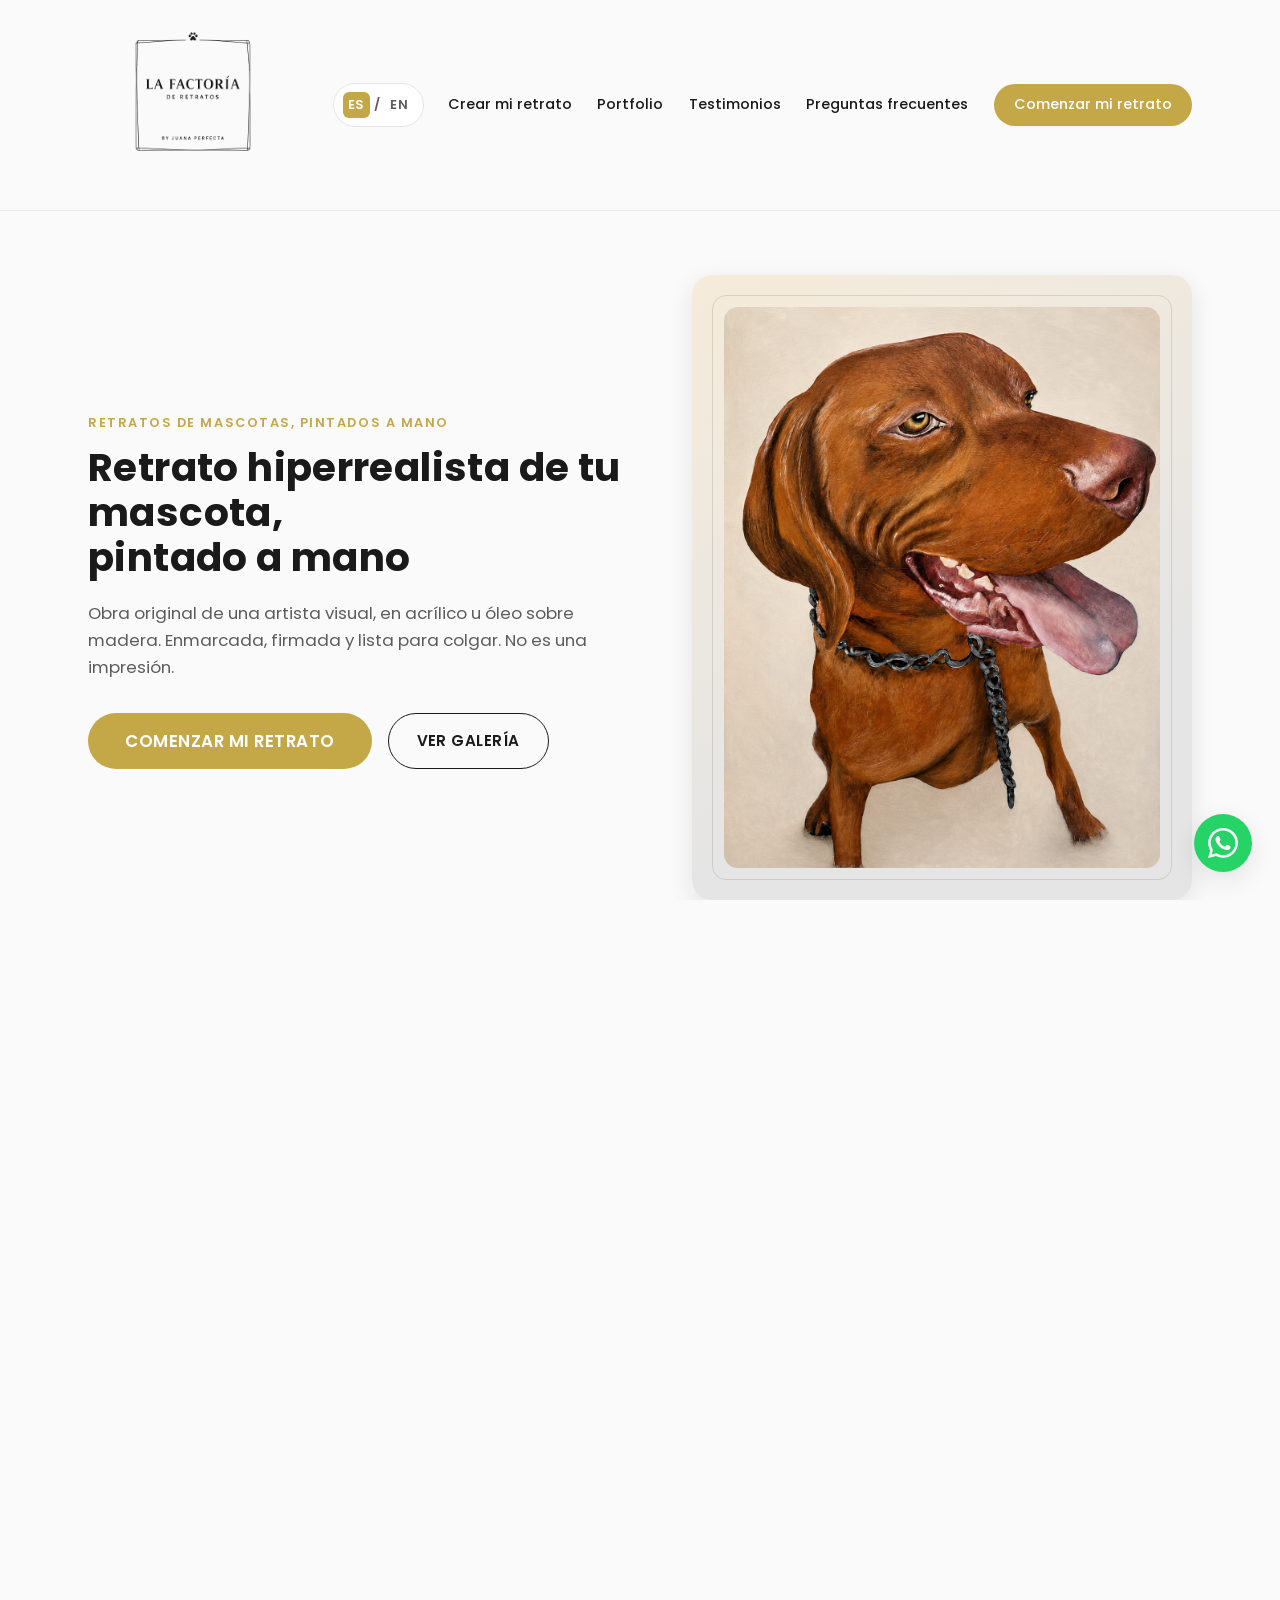
==== commit 514c68f1: "Fase 1: material madera, plazos unificados, hiperrealista pintado a mano, FAQ en voseo - Reemplaza l" ====
--- a/index.html
+++ b/index.html
@@ -119,8 +119,8 @@
   <div class="container hero-inner">
     <div class="hero-copy">
       <p class="eyebrow" data-i18n="hero_eyebrow">Retratos de mascotas, pintados a mano</p>
-      <h1 data-i18n-html="hero_title_html">Retrato de tu mascota,<br>personalizado y único</h1>
-      <p class="hero-sub" data-i18n="hero_sub">Un auto-regalo emotivo que celebra tu vínculo. Pintado a mano en acrílico u óleo sobre madera — no es una impresión, es una obra original.</p>
+      <h1 data-i18n-html="hero_title_html">Retrato hiperrealista de tu mascota,<br>pintado a mano</h1>
+      <p class="hero-sub" data-i18n="hero_sub">Obra original de una artista visual, en acrílico u óleo sobre madera. Enmarcada, firmada y lista para colgar. No es una impresión.</p>
       <div class="hero-actions">
         <a href="#configurador" class="btn btn-primary btn-lg" data-i18n="hero_cta_primary">Comenzar mi retrato</a>
         <a href="#portfolio" class="btn btn-ghost" data-i18n="hero_cta_secondary">Ver galería</a>
@@ -128,7 +128,7 @@
     </div>
     <div class="hero-visual">
       <div class="hero-frame" aria-hidden="true">
-        <img src="img/hero-retrato.png" alt="Retrato de mascota pintado a mano por La Factoría" loading="eager">
+        <img src="img/hero-retrato.png" alt="Retrato hiperrealista de mascota pintado a mano por La Factoría de Retratos" loading="eager">
       </div>
     </div>
   </div>
@@ -237,7 +237,7 @@
         <span data-i18n="summary_total_label">Total estimado</span>
         <strong id="summary-total">$ 0 ARS</strong>
       </div>
-      <p class="summary-fine-print" data-i18n="summary_fine_print">Seña del 50% para comenzar · entrega estimada 15 días.</p>
+      <p class="summary-fine-print" data-i18n="summary_fine_print">Seña del 50 % para comenzar · producción de 10 a 15 días hábiles.</p>
       <button type="button" class="btn btn-primary btn-block" id="btn-to-mockup" data-i18n="btn_to_mockup">Ver en mi pared</button>
     </aside>
 
@@ -419,28 +419,28 @@
 
     <div class="gallery-grid" id="gallery-grid">
       <button class="gallery-item" type="button" data-caption="Acrílico sobre madera" data-i18n-caption="gallery_caption">
-        <img src="img/portfolio/portfolio-1.png" alt="Retrato pintado a mano de un perro" loading="lazy">
-      </button>
-      <button class="gallery-item" type="button" data-caption="Acrílico sobre madera" data-i18n-caption="gallery_caption">
-        <img src="img/portfolio/portfolio-2.png" alt="Retrato pintado a mano de un cachorro" loading="lazy">
-      </button>
-      <button class="gallery-item" type="button" data-caption="Acrílico sobre madera" data-i18n-caption="gallery_caption">
-        <img src="img/portfolio/portfolio-3.png" alt="Retrato pintado a mano de una mascota" loading="lazy">
-      </button>
-      <button class="gallery-item" type="button" data-caption="Acrílico sobre madera" data-i18n-caption="gallery_caption">
-        <img src="img/portfolio/portfolio-4.png" alt="Retrato pintado a mano de una mascota" loading="lazy">
-      </button>
-      <button class="gallery-item" type="button" data-caption="Acrílico sobre madera" data-i18n-caption="gallery_caption">
-        <img src="img/portfolio/portfolio-5.png" alt="Retrato pintado a mano de una mascota" loading="lazy">
-      </button>
-      <button class="gallery-item" type="button" data-caption="Acrílico sobre madera" data-i18n-caption="gallery_caption">
-        <img src="img/portfolio/portfolio-6.png" alt="Retrato pintado a mano de un bulldog" loading="lazy">
-      </button>
-      <button class="gallery-item" type="button" data-caption="Acrílico sobre madera" data-i18n-caption="gallery_caption">
-        <img src="img/portfolio/portfolio-7.png" alt="Retrato pintado a mano de un perro con marco dorado" loading="lazy">
-      </button>
-      <button class="gallery-item" type="button" data-caption="Acrílico sobre madera" data-i18n-caption="gallery_caption">
-        <img src="img/portfolio/portfolio-8.png" alt="Retrato pintado a mano de un bulldog junto a la mascota real" loading="lazy">
+        <img src="img/portfolio/portfolio-1.png" alt="Retrato hiperrealista de un perro pintado a mano" loading="lazy">
+      </button>
+      <button class="gallery-item" type="button" data-caption="Acrílico sobre madera" data-i18n-caption="gallery_caption">
+        <img src="img/portfolio/portfolio-2.png" alt="Retrato hiperrealista de un cachorro pintado a mano" loading="lazy">
+      </button>
+      <button class="gallery-item" type="button" data-caption="Acrílico sobre madera" data-i18n-caption="gallery_caption">
+        <img src="img/portfolio/portfolio-3.png" alt="Retrato hiperrealista de una mascota pintado a mano" loading="lazy">
+      </button>
+      <button class="gallery-item" type="button" data-caption="Acrílico sobre madera" data-i18n-caption="gallery_caption">
+        <img src="img/portfolio/portfolio-4.png" alt="Retrato hiperrealista de una mascota pintado a mano" loading="lazy">
+      </button>
+      <button class="gallery-item" type="button" data-caption="Acrílico sobre madera" data-i18n-caption="gallery_caption">
+        <img src="img/portfolio/portfolio-5.png" alt="Retrato hiperrealista de una mascota pintado a mano" loading="lazy">
+      </button>
+      <button class="gallery-item" type="button" data-caption="Acrílico sobre madera" data-i18n-caption="gallery_caption">
+        <img src="img/portfolio/portfolio-6.png" alt="Retrato hiperrealista de un bulldog pintado a mano" loading="lazy">
+      </button>
+      <button class="gallery-item" type="button" data-caption="Acrílico sobre madera" data-i18n-caption="gallery_caption">
+        <img src="img/portfolio/portfolio-7.png" alt="Retrato hiperrealista de un perro pintado a mano, con marco dorado" loading="lazy">
+      </button>
+      <button class="gallery-item" type="button" data-caption="Acrílico sobre madera" data-i18n-caption="gallery_caption">
+        <img src="img/portfolio/portfolio-8.png" alt="Retrato hiperrealista de un bulldog pintado a mano, junto a la mascota real" loading="lazy">
       </button>
     </div>
 
@@ -489,7 +489,7 @@
     </div>
     <div class="about-copy">
       <h2 data-i18n="about_heading">Detrás de cada retrato</h2>
-      <p data-i18n="about_p1">La Factoría es un estudio de retratos de autor creado por Juana Perfecta, artista visual argentina con una práctica desarrollada entre la pintura, el hiperrealismo y la exploración de la materia.</p>
+      <p data-i18n="about_p1">La Factoría es un estudio de retratos de autor creado por Juana Perfecta, artista visual argentina. Hacemos retratos hiperrealistas pintados a mano, con una práctica que combina la pintura y la exploración de la materia.</p>
       <p data-i18n="about_p2">Cada retrato es pintado personalmente por ella, de principio a fin, a partir de las fotografías y la historia de cada mascota. No buscamos simplemente reproducir una imagen, sino capturar esa mirada, ese gesto o esa expresión que hace que tu compañero sea único.</p>
       <p data-i18n="about_p3">El resultado es una obra original, hecha a mano y creada especialmente para vos, pensada para conservar su esencia y acompañarte en el tiempo.</p>
       <p data-i18n="about_p4">Antes de darla por terminada, la revisamos con vos. Los ajustes que sean necesarios están incluidos, sin costo adicional.</p>
@@ -511,7 +511,7 @@
           <span class="faq-icon" aria-hidden="true">+</span>
         </button>
         <div class="faq-answer">
-          <p data-i18n="faq_a1">Cualquier foto clara de tu mascota. Mientras mejor definición tenga, mejor será el resultado.</p>
+          <p data-i18n="faq_a1">Cualquier foto clara de tu mascota. Cuanto mejor definición tenga, mejor el resultado. Si no la tenés a mano al hacer el pedido, la mandás después por WhatsApp.</p>
         </div>
       </div>
       <div class="faq-item">
@@ -520,7 +520,7 @@
           <span class="faq-icon" aria-hidden="true">+</span>
         </button>
         <div class="faq-answer">
-          <p data-i18n="faq_a2">Si tienes dudas, envíanosla mejor posible y un mensaje por WhatsApp. Evaluaremos juntos si podemos trabajar con ella.</p>
+          <p data-i18n="faq_a2">Mandanos la mejor que tengas por WhatsApp y evaluamos juntos si podemos trabajar con ella.</p>
         </div>
       </div>
       <div class="faq-item">
@@ -529,7 +529,7 @@
           <span class="faq-icon" aria-hidden="true">+</span>
         </button>
         <div class="faq-answer">
-          <p data-i18n="faq_a3">Entre 5 y 15 días hábiles, dependiendo de nuestra agenda.</p>
+          <p data-i18n="faq_a3">La producción lleva entre 10 y 15 días hábiles, según la agenda del atelier. El envío a domicilio suma entre 5 y 7 días hábiles desde que el retrato está terminado.</p>
         </div>
       </div>
       <div class="faq-item">
@@ -538,7 +538,7 @@
           <span class="faq-icon" aria-hidden="true">+</span>
         </button>
         <div class="faq-answer">
-          <p data-i18n="faq_a4">Depende de dónde lo cuelgues. Chico (25x35) para espacios íntimos. Mediano/Grande para living o salón. Consultanos si dudas.</p>
+          <p data-i18n="faq_a4">Depende de dónde lo cuelgues. El Chico (25x35) va muy bien en espacios íntimos; el Mediano y el Grande, en un living o un salón. Probalo en 'Mirá tu retrato en la pared' o consultanos.</p>
         </div>
       </div>
       <div class="faq-item">
@@ -547,7 +547,7 @@
           <span class="faq-icon" aria-hidden="true">+</span>
         </button>
         <div class="faq-answer">
-          <p data-i18n="faq_a5">Sí. Podemos realizar retratos con varias mascotas. Para personas, depende de la foto. ¡Envíanosla y evaluamos!</p>
+          <p data-i18n="faq_a5">Sí, podemos hacer retratos con varias mascotas. Para personas, depende de la foto: mandanosla y lo evaluamos.</p>
         </div>
       </div>
       <div class="faq-item">
@@ -556,7 +556,7 @@
           <span class="faq-icon" aria-hidden="true">+</span>
         </button>
         <div class="faq-answer">
-          <p data-i18n="faq_a6">Cada retrato está pintado completamente a mano sobre lienzo con pintura acrílica u óleo. No imprimimos fotografías ni utilizamos procesos industriales. Cada obra es única y original.</p>
+          <p data-i18n="faq_a6">Cada retrato está pintado completamente a mano sobre madera, con pintura acrílica u óleo. No imprimimos fotografías ni usamos procesos industriales. Cada obra es única y original.</p>
         </div>
       </div>
       <div class="faq-item">
@@ -565,7 +565,7 @@
           <span class="faq-icon" aria-hidden="true">+</span>
         </button>
         <div class="faq-answer">
-          <p data-i18n="faq_a7">Sí. Antes de enviarte el retrato final, te mostramos una foto. Puedes solicitar ajustes sin cargo adicional.</p>
+          <p data-i18n="faq_a7">Sí. Antes de enviarte el retrato final te mostramos una foto y podés pedir los ajustes que necesites, sin costo adicional.</p>
         </div>
       </div>
       <div class="faq-item">
@@ -574,7 +574,7 @@
           <span class="faq-icon" aria-hidden="true">+</span>
         </button>
         <div class="faq-answer">
-          <p data-i18n="faq_a8">Tu retrato original pintado a mano sobre lienzo, su marco, sistema listo para colgar y embalaje especial para que llegue en perfectas condiciones.</p>
+          <p data-i18n="faq_a8">Tu retrato original pintado a mano sobre madera, enmarcado en madera Kiri con vidrio, con sistema listo para colgar y embalaje especial para que llegue perfecto.</p>
         </div>
       </div>
       <div class="faq-item">
@@ -583,16 +583,34 @@
           <span class="faq-icon" aria-hidden="true">+</span>
         </button>
         <div class="faq-answer">
-          <p data-i18n="faq_a9">¡Por supuesto! Es uno de los regalos más elegidos por quienes consideran a sus mascotas parte de la familia. Te recomendamos hacer el pedido con anticipación si es para una fecha especial.</p>
-        </div>
-      </div>
-      <div class="faq-item">
-        <button class="faq-question" aria-expanded="false">
-          <span data-i18n="faq_q10">¿Realizan envíos a todo el país y al exterior?</span>
-          <span class="faq-icon" aria-hidden="true">+</span>
-        </button>
-        <div class="faq-answer">
-          <p data-i18n="faq_a10">Sí. Realizamos envíos a toda Argentina y también a otros países. Cada obra se embala cuidadosamente para garantizar que llegue en excelentes condiciones.</p>
+          <p data-i18n="faq_a9">¡Por supuesto! Si es para una fecha especial, hacé el pedido con anticipación y coordinamos los tiempos por WhatsApp.</p>
+        </div>
+      </div>
+      <div class="faq-item">
+        <button class="faq-question" aria-expanded="false">
+          <span data-i18n="faq_q10">¿Hacen envíos a todo el país y al exterior?</span>
+          <span class="faq-icon" aria-hidden="true">+</span>
+        </button>
+        <div class="faq-answer">
+          <p data-i18n="faq_a10">Sí. Enviamos gratis a toda la Argentina y también a otros países. Cada obra se embala con mucho cuidado para que llegue en perfectas condiciones.</p>
+        </div>
+      </div>
+      <div class="faq-item">
+        <button class="faq-question" aria-expanded="false">
+          <span data-i18n="faq_q11">¿Y si no se parece o no me gusta?</span>
+          <span class="faq-icon" aria-hidden="true">+</span>
+        </button>
+        <div class="faq-answer">
+          <p data-i18n="faq_a11">Antes de terminarlo te mostramos el avance y ajustamos juntos hasta que lo sientas tuyo. Los ajustes no tienen costo.</p>
+        </div>
+      </div>
+      <div class="faq-item">
+        <button class="faq-question" aria-expanded="false">
+          <span data-i18n="faq_q12">¿Puedo retirarlo en el atelier?</span>
+          <span class="faq-icon" aria-hidden="true">+</span>
+        </button>
+        <div class="faq-answer">
+          <p data-i18n="faq_a12">Sí. Coordinamos día y horario por WhatsApp.</p>
         </div>
       </div>
     </div>
@@ -609,7 +627,7 @@
       <div class="shipping-card">
         <span class="shipping-icon">🚚</span>
         <h3 data-i18n="shipping_card1_title">Envío gratis a todo el país</h3>
-        <p data-i18n="shipping_card1_text">Llega en 5-7 días hábiles después de haberlo terminado. Embalado profesionalmente para que llegue perfecto.</p>
+        <p data-i18n="shipping_card1_text">Envío a domicilio: 5 a 7 días hábiles desde que tu retrato está terminado. Embalado profesionalmente para que llegue perfecto.</p>
       </div>
       <div class="shipping-card">
         <span class="shipping-icon">🏪</span>
@@ -617,6 +635,7 @@
         <p data-i18n-html="shipping_card2_text_html"><strong>Sinclair 3026, PB</strong> — Ciudad Autónoma de Buenos Aires. Coordinamos horario por WhatsApp.</p>
       </div>
     </div>
+    <p class="shipping-note" data-i18n="shipping_note">Producción: 10 a 15 días hábiles. Retiro en el atelier: coordinamos horario por WhatsApp.</p>
   </div>
 </section>
 
--- a/css/style.css
+++ b/css/style.css
@@ -1955,6 +1955,13 @@
   font-size: 1.1rem;
 }
 
+.shipping-note {
+  margin: 1.5rem auto 0;
+  max-width: 60ch;
+  text-align: center;
+  color: var(--color-text-muted);
+}
+
 .shipping-options {
   display: grid;
   grid-template-columns: 1fr;
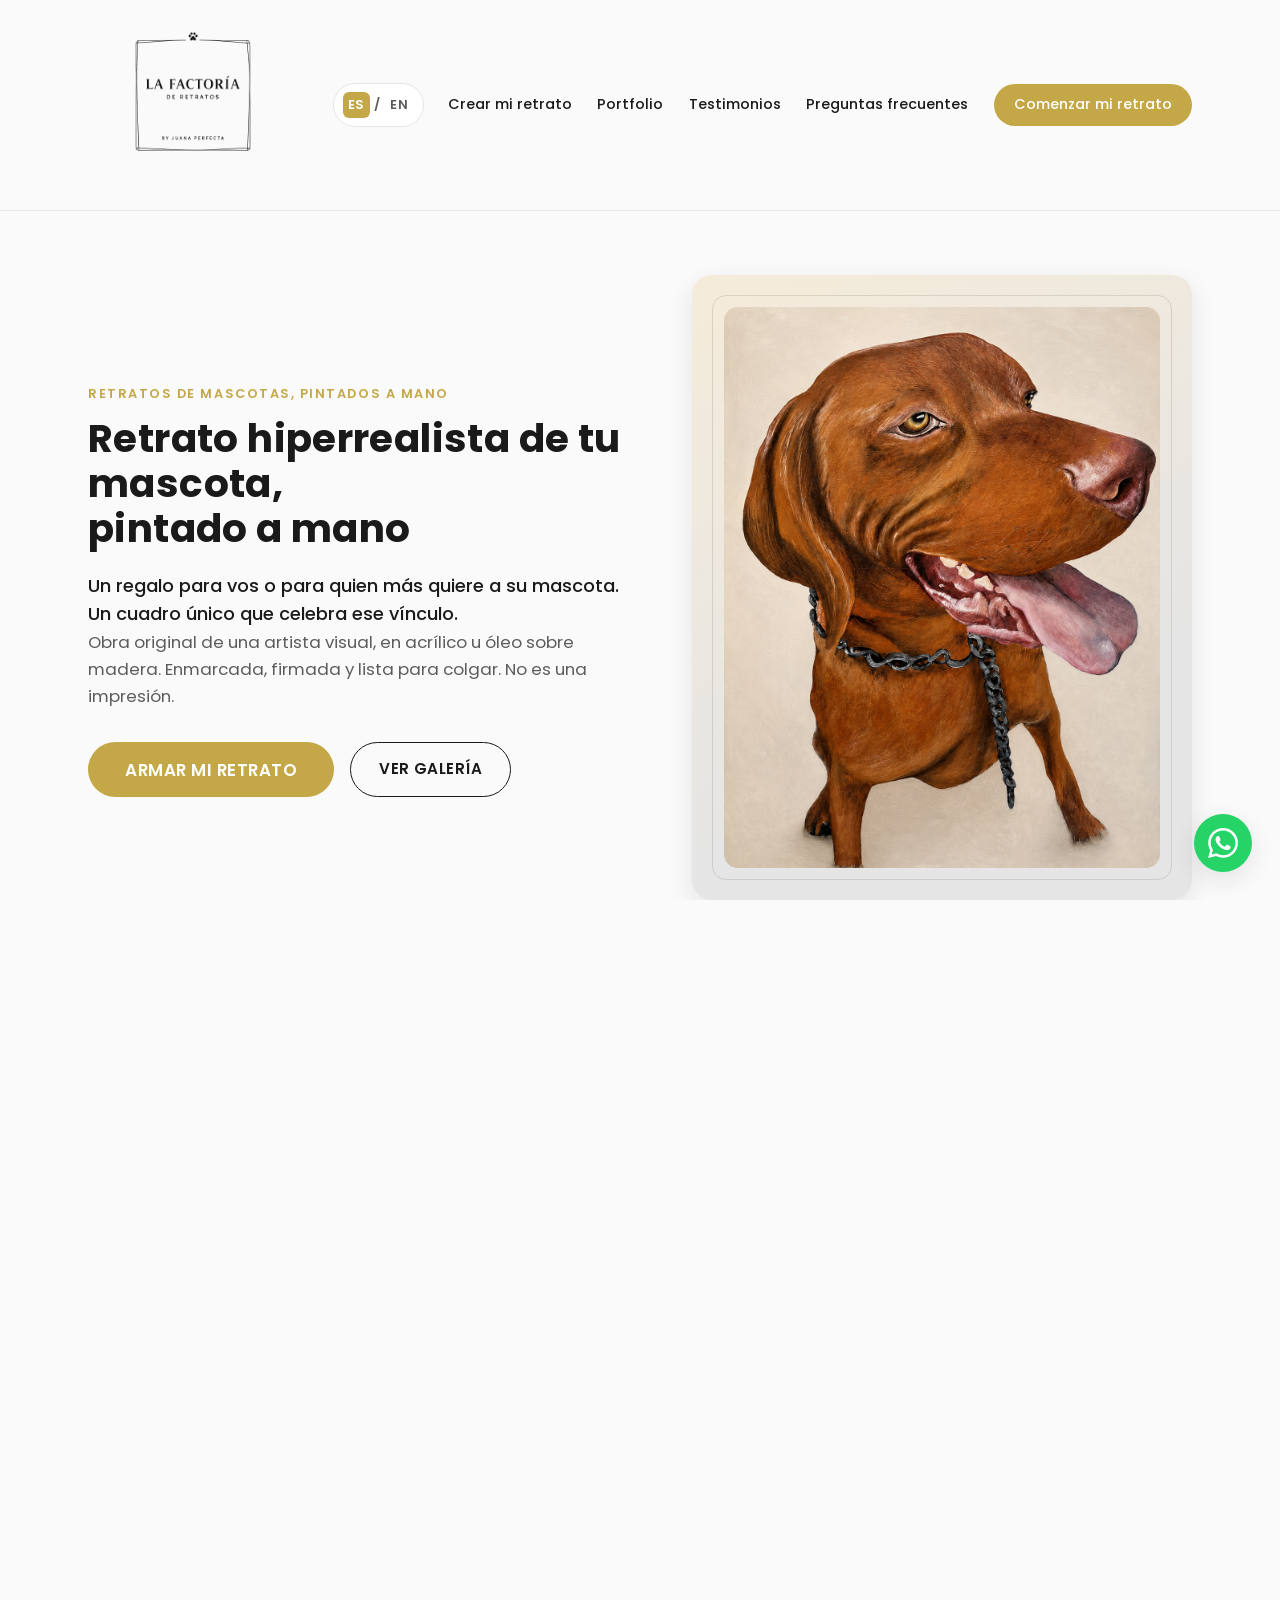
==== commit 33f729ca: "Fase 2: conversion en la pagina - Hero: CTA 'Armar mi retrato', texto de apoyo con el regalo y subti" ====
--- a/index.html
+++ b/index.html
@@ -84,6 +84,7 @@
 </script>
 </head>
 <body>
+<div class="holiday-banner" id="holiday-banner" role="status" hidden><p id="holiday-banner-text"></p></div>
 
 <a class="skip-link" href="#main">Saltar al contenido</a>
 
@@ -120,6 +121,7 @@
     <div class="hero-copy">
       <p class="eyebrow" data-i18n="hero_eyebrow">Retratos de mascotas, pintados a mano</p>
       <h1 data-i18n-html="hero_title_html">Retrato hiperrealista de tu mascota,<br>pintado a mano</h1>
+      <p class="hero-support" data-i18n="hero_support">Un regalo para vos o para quien más quiere a su mascota. Un cuadro único que celebra ese vínculo.</p>
       <p class="hero-sub" data-i18n="hero_sub">Obra original de una artista visual, en acrílico u óleo sobre madera. Enmarcada, firmada y lista para colgar. No es una impresión.</p>
       <div class="hero-actions">
         <a href="#configurador" class="btn btn-primary btn-lg" data-i18n="hero_cta_primary">Comenzar mi retrato</a>
@@ -132,6 +134,17 @@
       </div>
     </div>
   </div>
+</section>
+
+<!-- ============ 1B. BARRA DE CONFIANZA ============ -->
+<section class="trust-bar" aria-label="Garantías">
+  <ul class="container trust-list">
+    <li><span class="trust-icon" aria-hidden="true">✋</span><span data-i18n="trust_1">Pintado a mano</span></li>
+    <li><span class="trust-icon" aria-hidden="true">🔧</span><span data-i18n="trust_2">Ajustes sin costo</span></li>
+    <li><span class="trust-icon" aria-hidden="true">🚚</span><span data-i18n="trust_3">Envío gratis a todo el país</span></li>
+    <li><span class="trust-icon" aria-hidden="true">🖼️</span><span data-i18n="trust_4">Marco de madera Kiri con vidrio</span></li>
+    <li class="google-seal" id="google-seal" hidden></li>
+  </ul>
 </section>
 
 <!-- ============ 2B. GUÍA DE TAMAÑOS ============ -->
@@ -151,6 +164,7 @@
       <div class="section-head section-head-left">
         <h2 data-i18n="config_heading">Armá tu retrato</h2>
         <p data-i18n="config_subheading">Elegí tamaño, marco y fondo. El precio se actualiza al instante.</p>
+        <p class="config-guarantee" data-i18n="config_guarantee">Antes de enviarlo te mostramos el retrato y hacemos los ajustes que necesites, sin costo. Recién cuando lo sentís tuyo, sale del atelier.</p>
       </div>
 
       <!-- Paso 1: tamaño -->
@@ -237,7 +251,24 @@
         <span data-i18n="summary_total_label">Total estimado</span>
         <strong id="summary-total">$ 0 ARS</strong>
       </div>
+      <dl class="summary-list summary-split" id="summary-split" hidden>
+        <div class="summary-row"><dt data-i18n="summary_deposit_label">Seña hoy (50 %)</dt><dd id="summary-deposit">—</dd></div>
+        <div class="summary-row"><dt data-i18n="summary_balance_label">Saldo al finalizar</dt><dd id="summary-balance">—</dd></div>
+      </dl>
+      <p class="summary-delivery" id="summary-delivery" hidden></p>
+      <p class="price-validity" id="price-validity" hidden></p>
       <p class="summary-fine-print" data-i18n="summary_fine_print">Seña del 50 % para comenzar · producción de 10 a 15 días hábiles.</p>
+      <div class="summary-includes">
+        <h4 data-i18n="summary_includes_heading">Incluye</h4>
+        <ul>
+          <li data-i18n="inc_1">Obra original pintada a mano sobre madera</li>
+          <li data-i18n="inc_2">Marco de madera Kiri con vidrio y soporte para colgar</li>
+          <li data-i18n="inc_3">Embalaje especial</li>
+          <li data-i18n="inc_4">Envío gratis a todo el país</li>
+          <li data-i18n="inc_5">Revisión y ajustes sin costo</li>
+          <li id="inc-cert" data-i18n="inc_cert" hidden>Certificado de autenticidad firmado</li>
+        </ul>
+      </div>
       <button type="button" class="btn btn-primary btn-block" id="btn-to-mockup" data-i18n="btn_to_mockup">Ver en mi pared</button>
     </aside>
 
@@ -297,6 +328,7 @@
       <div class="form-row">
         <label for="client-pet-name" data-i18n-html="label_pet_name_html">Nombre de tu mascota <span class="optional">(opcional)</span></label>
         <input type="text" id="client-pet-name" name="petName" autocomplete="off">
+        <p class="field-hint" data-i18n="pet_photo_hint">Si no tenés la foto a mano, mandala después por WhatsApp.</p>
       </div>
       <div class="form-row">
         <label for="client-name" data-i18n-html="label_your_name_html">Tu nombre <span class="required">*</span></label>
@@ -309,6 +341,10 @@
       <div class="form-row">
         <label for="client-phone" data-i18n-html="label_phone_html">Teléfono / WhatsApp <span class="required">*</span></label>
         <input type="tel" id="client-phone" name="phone" required autocomplete="tel">
+      </div>
+      <div class="form-row form-row-full">
+        <label for="client-referral" data-i18n-html="label_referral_html">¿Cómo nos conociste? ¿Te recomendó alguien? <span class="optional">(opcional)</span></label>
+        <input type="text" id="client-referral" name="referral" maxlength="200" autocomplete="off">
       </div>
       <div class="form-row form-row-full">
         <label for="client-notes" data-i18n-html="label_notes_html">Notas especiales <span class="optional">(opcional, máx. 500 caracteres)</span></label>
@@ -666,7 +702,7 @@
 </footer>
 
 <!-- WhatsApp flotante -->
-<a href="https://wa.me/5491130509450" class="whatsapp-float" id="whatsapp-float" target="_blank" rel="noopener" data-i18n-aria-label="whatsapp_aria" aria-label="Escribinos por WhatsApp">
+<a href="https://wa.me/5491130509450?text=Hola%2C%20quiero%20consultar%20por%20un%20retrato%20de%20mi%20mascota." class="whatsapp-float" id="whatsapp-float" target="_blank" rel="noopener" data-i18n-aria-label="whatsapp_aria" aria-label="Escribinos por WhatsApp">
   <svg class="whatsapp-icon" viewBox="0 0 24 24" aria-hidden="true"><path fill="currentColor" d="M17.472 14.382c-.297-.149-1.758-.867-2.03-.967-.273-.099-.471-.148-.67.15-.197.297-.767.966-.94 1.164-.173.199-.347.223-.644.075-.297-.15-1.255-.463-2.39-1.475-.883-.788-1.48-1.761-1.653-2.059-.173-.297-.018-.458.13-.606.134-.133.298-.347.446-.52.149-.174.198-.298.298-.497.099-.198.05-.371-.025-.52-.075-.149-.669-1.612-.916-2.207-.242-.579-.487-.5-.669-.51-.173-.008-.371-.01-.57-.01-.198 0-.52.074-.792.372-.272.297-1.04 1.016-1.04 2.479 0 1.462 1.065 2.875 1.213 3.074.149.198 2.096 3.2 5.077 4.487.709.306 1.262.489 1.694.625.712.227 1.36.195 1.871.118.571-.085 1.758-.719 2.006-1.413.248-.694.248-1.289.173-1.413-.074-.124-.272-.198-.57-.347m-5.421 7.403h-.004a9.87 9.87 0 01-5.031-1.378l-.361-.214-3.741.982.998-3.648-.235-.374a9.86 9.86 0 01-1.51-5.26c.001-5.45 4.436-9.884 9.888-9.884 2.64 0 5.122 1.03 6.988 2.898a9.825 9.825 0 012.893 6.994c-.003 5.45-4.437 9.884-9.885 9.884m8.413-18.297A11.815 11.815 0 0012.05 0C5.495 0 .16 5.335.157 11.892c0 2.096.547 4.142 1.588 5.945L.057 24l6.305-1.654a11.882 11.882 0 005.683 1.448h.005c6.554 0 11.89-5.335 11.893-11.893a11.821 11.821 0 00-3.48-8.413"/></svg>
 </a>
 
@@ -675,6 +711,7 @@
 <script src="js/state.js"></script>
 <script src="js/mockup.js"></script>
 <script src="js/payment.js"></script>
+<script src="js/extras.js"></script>
 <script src="js/main.js"></script>
 </body>
 </html>
--- a/css/style.css
+++ b/css/style.css
@@ -2084,3 +2084,64 @@
     animation-iteration-count: 1 !important;
   }
 }
+
+/* ===== Fase 2: aviso de Navidad, barra de confianza, extras del resumen ===== */
+.holiday-banner {
+  background: var(--color-accent-dark);
+  color: #FFFFFF;
+  text-align: center;
+  padding: 0.5rem 1rem;
+  font-size: 0.875rem;
+}
+.holiday-banner p { margin: 0; }
+
+.trust-bar {
+  background: var(--color-bg-alt);
+  border-bottom: 1px solid var(--color-border);
+  padding: 0.9rem 0;
+}
+.trust-list {
+  display: flex;
+  flex-wrap: wrap;
+  justify-content: center;
+  gap: 0.5rem 1.5rem;
+  list-style: none;
+  margin: 0 auto;
+  padding: 0 1rem;
+  font-size: 0.9rem;
+}
+.trust-list li { display: inline-flex; align-items: center; gap: 0.4rem; }
+.google-seal { color: var(--color-text-muted); }
+
+.hero-support {
+  margin-top: 0.75rem;
+  color: var(--color-text);
+  font-weight: 500;
+}
+
+.config-guarantee {
+  margin-top: 0.5rem;
+  padding: 0.6rem 0.9rem;
+  border-left: 3px solid var(--color-accent);
+  background: var(--color-bg-alt);
+  font-size: 0.9rem;
+}
+
+.summary-split { margin-top: 0.75rem; }
+.summary-delivery,
+.price-validity {
+  font-size: 0.85rem;
+  color: var(--color-text-muted);
+  margin: 0.5rem 0 0;
+}
+
+.summary-includes { margin: 1rem 0; font-size: 0.875rem; }
+.summary-includes h4 { margin: 0 0 0.4rem; font-size: 0.95rem; }
+.summary-includes ul { margin: 0; padding-left: 1.1rem; }
+.summary-includes li { margin-bottom: 0.25rem; }
+
+.field-hint {
+  margin: 0.35rem 0 0;
+  font-size: 0.8rem;
+  color: var(--color-text-muted);
+}
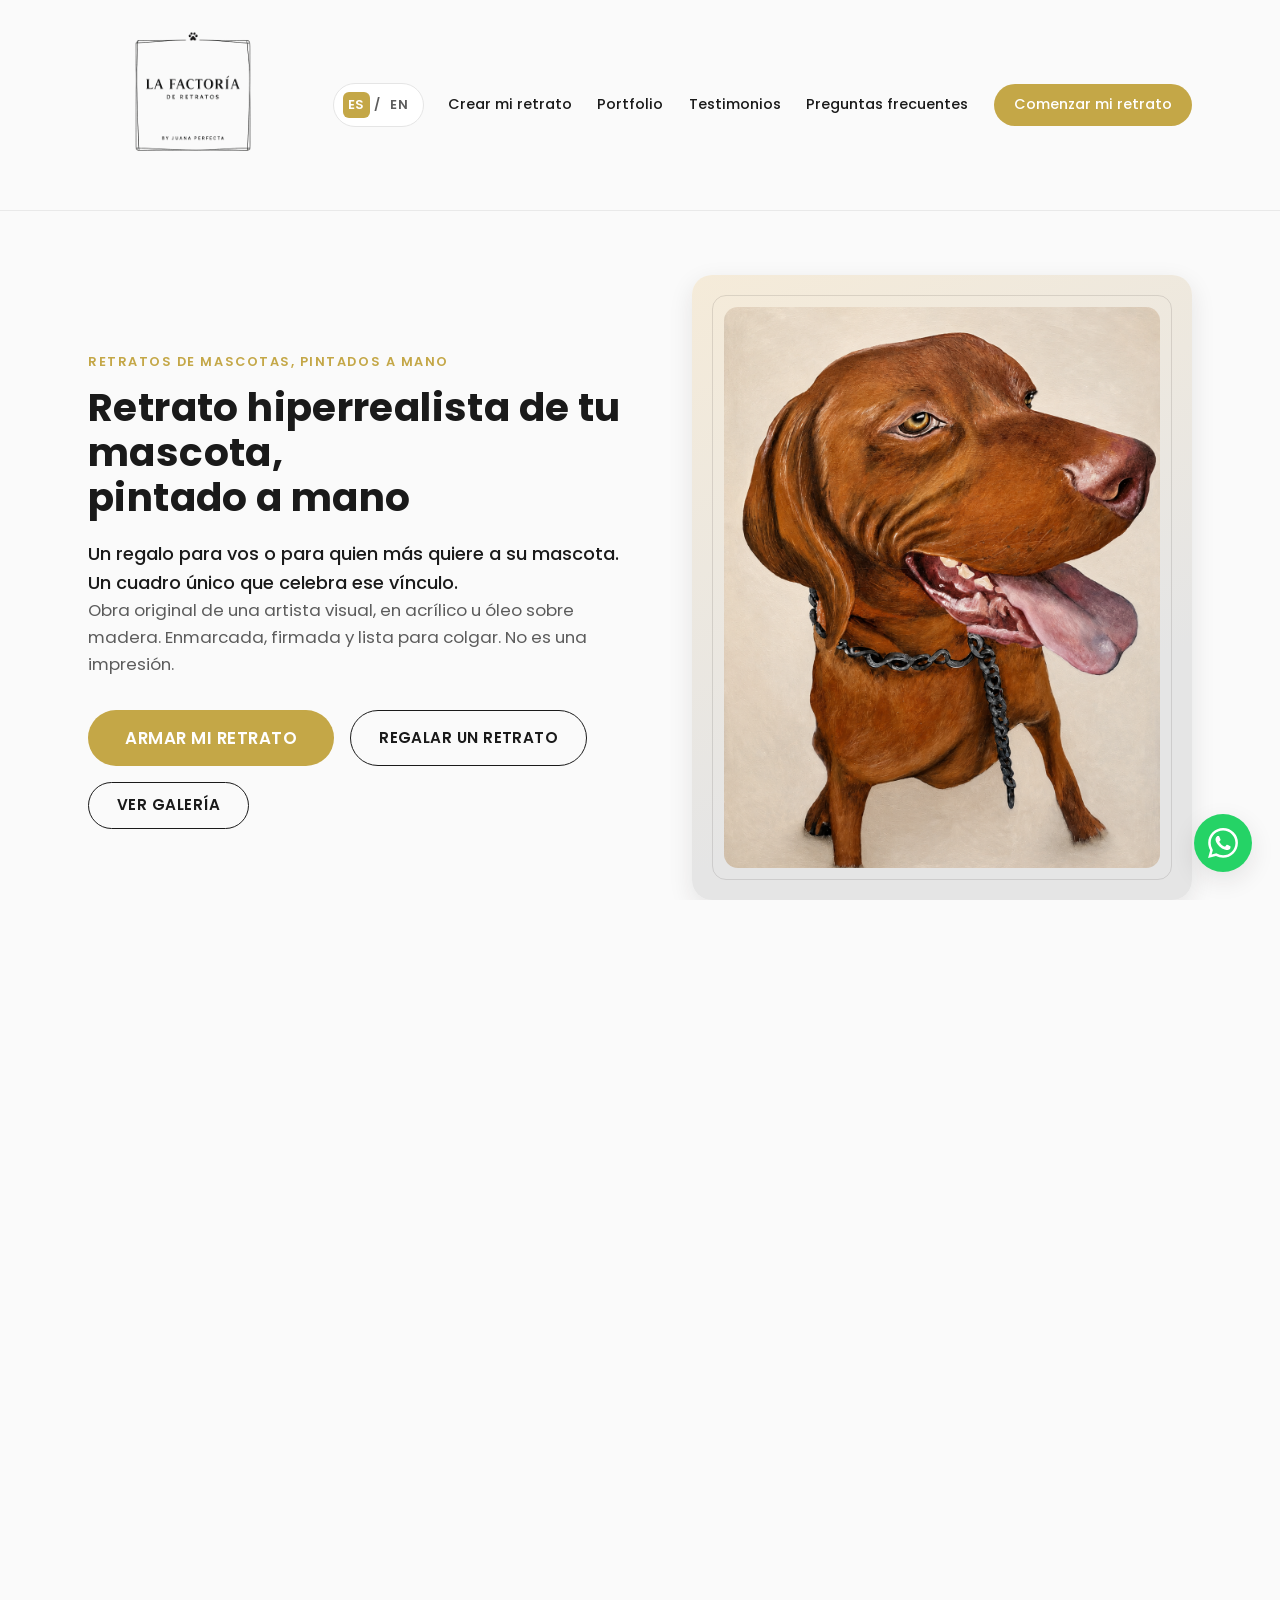
==== commit d8c4c937: "Regalos: compra de voucher con pago del total - Boton 'Regalar un retrato' junto al CTA del hero y c" ====
--- a/index.html
+++ b/index.html
@@ -68,18 +68,50 @@
   "url": "https://lafactoriaderetratos.com/",
   "telephone": "+5491130509450",
   "email": "lafactoriabyjuanaperfecta@gmail.com",
-  "address": {
-    "@type": "PostalAddress",
-    "streetAddress": "Sinclair 3026, PB",
-    "addressLocality": "Ciudad Autónoma de Buenos Aires",
-    "addressCountry": "AR"
-  },
   "sameAs": [
-    "https://www.instagram.com/lafactoriaderetratos",
-    "https://www.tiktok.com/@lafactoriaderetratos"
+    "https://www.instagram.com/lafactoriaderetratos"
   ],
   "description": "Retratos de mascotas pintados a mano en acrílico u óleo sobre madera. Configurador online: elegí tamaño, marco y fondo, y mirá cómo queda en tu pared antes de comprar.",
   "priceRange": "$$"
+}
+</script>
+<!-- Productos (precios de js/config.js, mantener sincronizados a mano) -->
+<script type="application/ld+json">
+{
+  "@context": "https://schema.org",
+  "@type": "ItemList",
+  "itemListElement": [
+    {
+      "@type": "ListItem", "position": 1,
+      "item": {
+        "@type": "Product",
+        "name": "Retrato hiperrealista de mascota pintado a mano 25x35 cm",
+        "description": "Retrato original pintado a mano sobre madera, con marco de madera Kiri con vidrio.",
+        "brand": { "@type": "Brand", "name": "La Factoría de Retratos" },
+        "offers": { "@type": "Offer", "price": "280000", "priceCurrency": "ARS", "availability": "https://schema.org/InStock", "url": "https://lafactoriaderetratos.com/#configurador" }
+      }
+    },
+    {
+      "@type": "ListItem", "position": 2,
+      "item": {
+        "@type": "Product",
+        "name": "Retrato hiperrealista de mascota pintado a mano 35x45 cm",
+        "description": "Retrato original pintado a mano sobre madera, con marco de madera Kiri con vidrio.",
+        "brand": { "@type": "Brand", "name": "La Factoría de Retratos" },
+        "offers": { "@type": "Offer", "price": "390000", "priceCurrency": "ARS", "availability": "https://schema.org/InStock", "url": "https://lafactoriaderetratos.com/#configurador" }
+      }
+    },
+    {
+      "@type": "ListItem", "position": 3,
+      "item": {
+        "@type": "Product",
+        "name": "Retrato hiperrealista de mascota pintado a mano 50x70 cm",
+        "description": "Retrato original pintado a mano sobre madera, con marco de madera Kiri con vidrio.",
+        "brand": { "@type": "Brand", "name": "La Factoría de Retratos" },
+        "offers": { "@type": "Offer", "price": "490000", "priceCurrency": "ARS", "availability": "https://schema.org/InStock", "url": "https://lafactoriaderetratos.com/#configurador" }
+      }
+    }
+  ]
 }
 </script>
 </head>
@@ -125,6 +157,7 @@
       <p class="hero-sub" data-i18n="hero_sub">Obra original de una artista visual, en acrílico u óleo sobre madera. Enmarcada, firmada y lista para colgar. No es una impresión.</p>
       <div class="hero-actions">
         <a href="#configurador" class="btn btn-primary btn-lg" data-i18n="hero_cta_primary">Comenzar mi retrato</a>
+        <a href="#configurador" class="btn btn-ghost" id="btn-gift" data-i18n="hero_cta_gift">Regalar un retrato</a>
         <a href="#portfolio" class="btn btn-ghost" data-i18n="hero_cta_secondary">Ver galería</a>
       </div>
     </div>
@@ -151,7 +184,7 @@
 <section class="size-guide" id="guia-tamaños">
   <div class="container">
     <div class="size-guide-image">
-      <img src="guia de tamaños.png" alt="Guía de tamaños: Pequeño (25x35cm), Mediano (35x50cm), Grande (50x70cm)">
+      <img src="guia de tamaños.png" alt="Guía de tamaños: Pequeño (25x35cm), Mediano (35x45cm), Grande (50x70cm)">
     </div>
   </div>
 </section>
@@ -164,6 +197,13 @@
       <div class="section-head section-head-left">
         <h2 data-i18n="config_heading">Armá tu retrato</h2>
         <p data-i18n="config_subheading">Elegí tamaño, marco y fondo. El precio se actualiza al instante.</p>
+        <div class="gift-toggle-block">
+          <label class="checkbox-label">
+            <input type="checkbox" id="gift-toggle">
+            <span data-i18n="gift_toggle">Es un regalo</span>
+          </label>
+          <p class="gift-explain" id="gift-explain" data-i18n="gift_explain" hidden>Es la misma compra: elegís todo y pagás el total ahora. Te llega un voucher por mail y la persona que lo recibe nos escribe para revisar los detalles juntos.</p>
+        </div>
         <p class="config-guarantee" data-i18n="config_guarantee">Antes de enviarlo te mostramos el retrato y hacemos los ajustes que necesites, sin costo. Recién cuando lo sentís tuyo, sale del atelier.</p>
       </div>
 
@@ -351,6 +391,15 @@
         <textarea id="client-notes" name="notes" maxlength="500" rows="3" placeholder='Ej: "Quiero capturar su expresión traviesa" o "Tiene un lunar especial"' data-i18n-placeholder="notes_placeholder"></textarea>
       </div>
 
+      <div class="form-row gift-fields" id="gift-fields" hidden>
+        <label for="gift-receiver" data-i18n-html="label_gift_receiver_html">Nombre de quien recibe <span class="required">*</span></label>
+        <input type="text" id="gift-receiver" name="giftReceiver" maxlength="100" autocomplete="off">
+      </div>
+      <div class="form-row form-row-full gift-fields" id="gift-fields-message" hidden>
+        <label for="gift-message" data-i18n-html="label_gift_message_html">Mensaje para quien recibe <span class="optional">(opcional, máx. 300 caracteres)</span></label>
+        <textarea id="gift-message" name="giftMessage" maxlength="300" rows="3"></textarea>
+      </div>
+
       <div class="form-row form-row-full form-terms">
         <label class="checkbox-label">
           <input type="checkbox" id="accept-terms" required>
@@ -378,7 +427,7 @@
       <p data-i18n="payment_sub">Ambos métodos son seguros y rápidos.</p>
     </div>
 
-    <p class="payment-total"><span data-i18n="payment_total_label">Seña a pagar hoy (50%):</span> <strong id="payment-total-amount">—</strong></p>
+    <p class="payment-total"><span id="payment-total-label" data-i18n="payment_total_label">Seña a pagar hoy (50%):</span> <strong id="payment-total-amount">—</strong></p>
 
     <div class="payment-methods">
       <button type="button" class="payment-method-card" id="btn-pay-mercadopago">
--- a/css/style.css
+++ b/css/style.css
@@ -2070,6 +2070,9 @@
   color: var(--color-accent);
 }
 
+.legal-content a.btn-primary { color: #FFFFFF; text-decoration: none; }
+.legal-content a.btn-ghost { color: var(--color-text); text-decoration: none; }
+
 /* ===== Reduced motion ===== */
 @media (prefers-reduced-motion: reduce) {
   html {
@@ -2145,3 +2148,16 @@
   font-size: 0.8rem;
   color: var(--color-text-muted);
 }
+
+/* ===== Regalo (voucher) ===== */
+.gift-toggle-block { margin: 0.75rem 0 0; }
+.gift-explain {
+  margin: 0.5rem 0 0;
+  padding: 0.6rem 0.9rem;
+  border-left: 3px solid var(--color-accent);
+  background: var(--color-bg-alt);
+  font-size: 0.9rem;
+}
+.gift-fields { margin-top: 0.5rem; }
+/* En modo regalo se cobra el total: no mostramos seña ni saldo */
+.gift-mode .summary-split { display: none !important; }
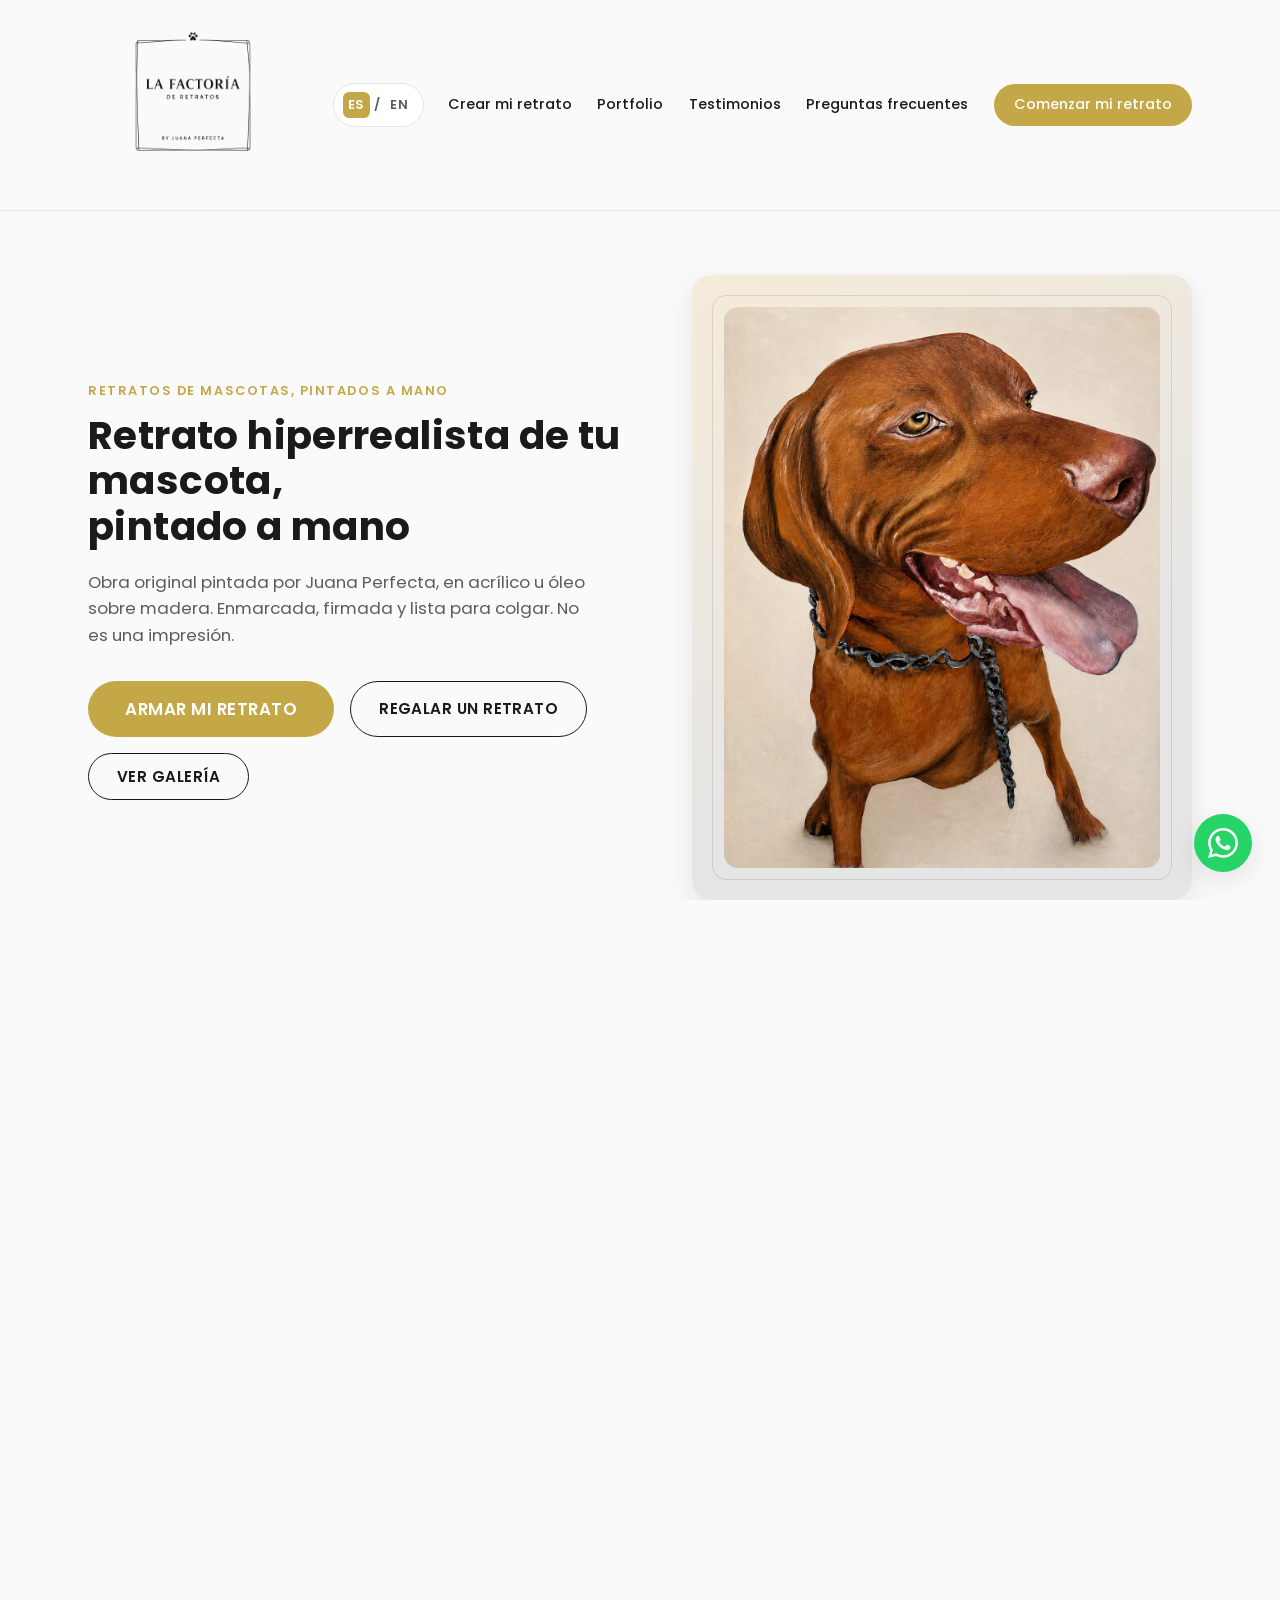
==== commit b2ab737f: "Textos del hero y franja: quita aviso de Navidad y frase de regalo - Apaga el aviso de Navidad (MOST" ====
--- a/index.html
+++ b/index.html
@@ -153,8 +153,7 @@
     <div class="hero-copy">
       <p class="eyebrow" data-i18n="hero_eyebrow">Retratos de mascotas, pintados a mano</p>
       <h1 data-i18n-html="hero_title_html">Retrato hiperrealista de tu mascota,<br>pintado a mano</h1>
-      <p class="hero-support" data-i18n="hero_support">Un regalo para vos o para quien más quiere a su mascota. Un cuadro único que celebra ese vínculo.</p>
-      <p class="hero-sub" data-i18n="hero_sub">Obra original de una artista visual, en acrílico u óleo sobre madera. Enmarcada, firmada y lista para colgar. No es una impresión.</p>
+      <p class="hero-sub" data-i18n="hero_sub">Obra original pintada por Juana Perfecta, en acrílico u óleo sobre madera. Enmarcada, firmada y lista para colgar. No es una impresión.</p>
       <div class="hero-actions">
         <a href="#configurador" class="btn btn-primary btn-lg" data-i18n="hero_cta_primary">Comenzar mi retrato</a>
         <a href="#configurador" class="btn btn-ghost" id="btn-gift" data-i18n="hero_cta_gift">Regalar un retrato</a>
@@ -202,7 +201,7 @@
             <input type="checkbox" id="gift-toggle">
             <span data-i18n="gift_toggle">Es un regalo</span>
           </label>
-          <p class="gift-explain" id="gift-explain" data-i18n="gift_explain" hidden>Es la misma compra: elegís todo y pagás el total ahora. Te llega un voucher por mail y la persona que lo recibe nos escribe para revisar los detalles juntos.</p>
+          <p class="gift-explain" id="gift-explain" data-i18n="gift_explain" hidden>Es la misma compra: elegís todo y pagás la seña del 50 %. Al confirmarla te llega el voucher para regalar. El saldo lo coordinamos por WhatsApp antes de entregar el retrato.</p>
         </div>
         <p class="config-guarantee" data-i18n="config_guarantee">Antes de enviarlo te mostramos el retrato y hacemos los ajustes que necesites, sin costo. Recién cuando lo sentís tuyo, sale del atelier.</p>
       </div>
--- a/css/style.css
+++ b/css/style.css
@@ -2159,5 +2159,3 @@
   font-size: 0.9rem;
 }
 .gift-fields { margin-top: 0.5rem; }
-/* En modo regalo se cobra el total: no mostramos seña ni saldo */
-.gift-mode .summary-split { display: none !important; }
